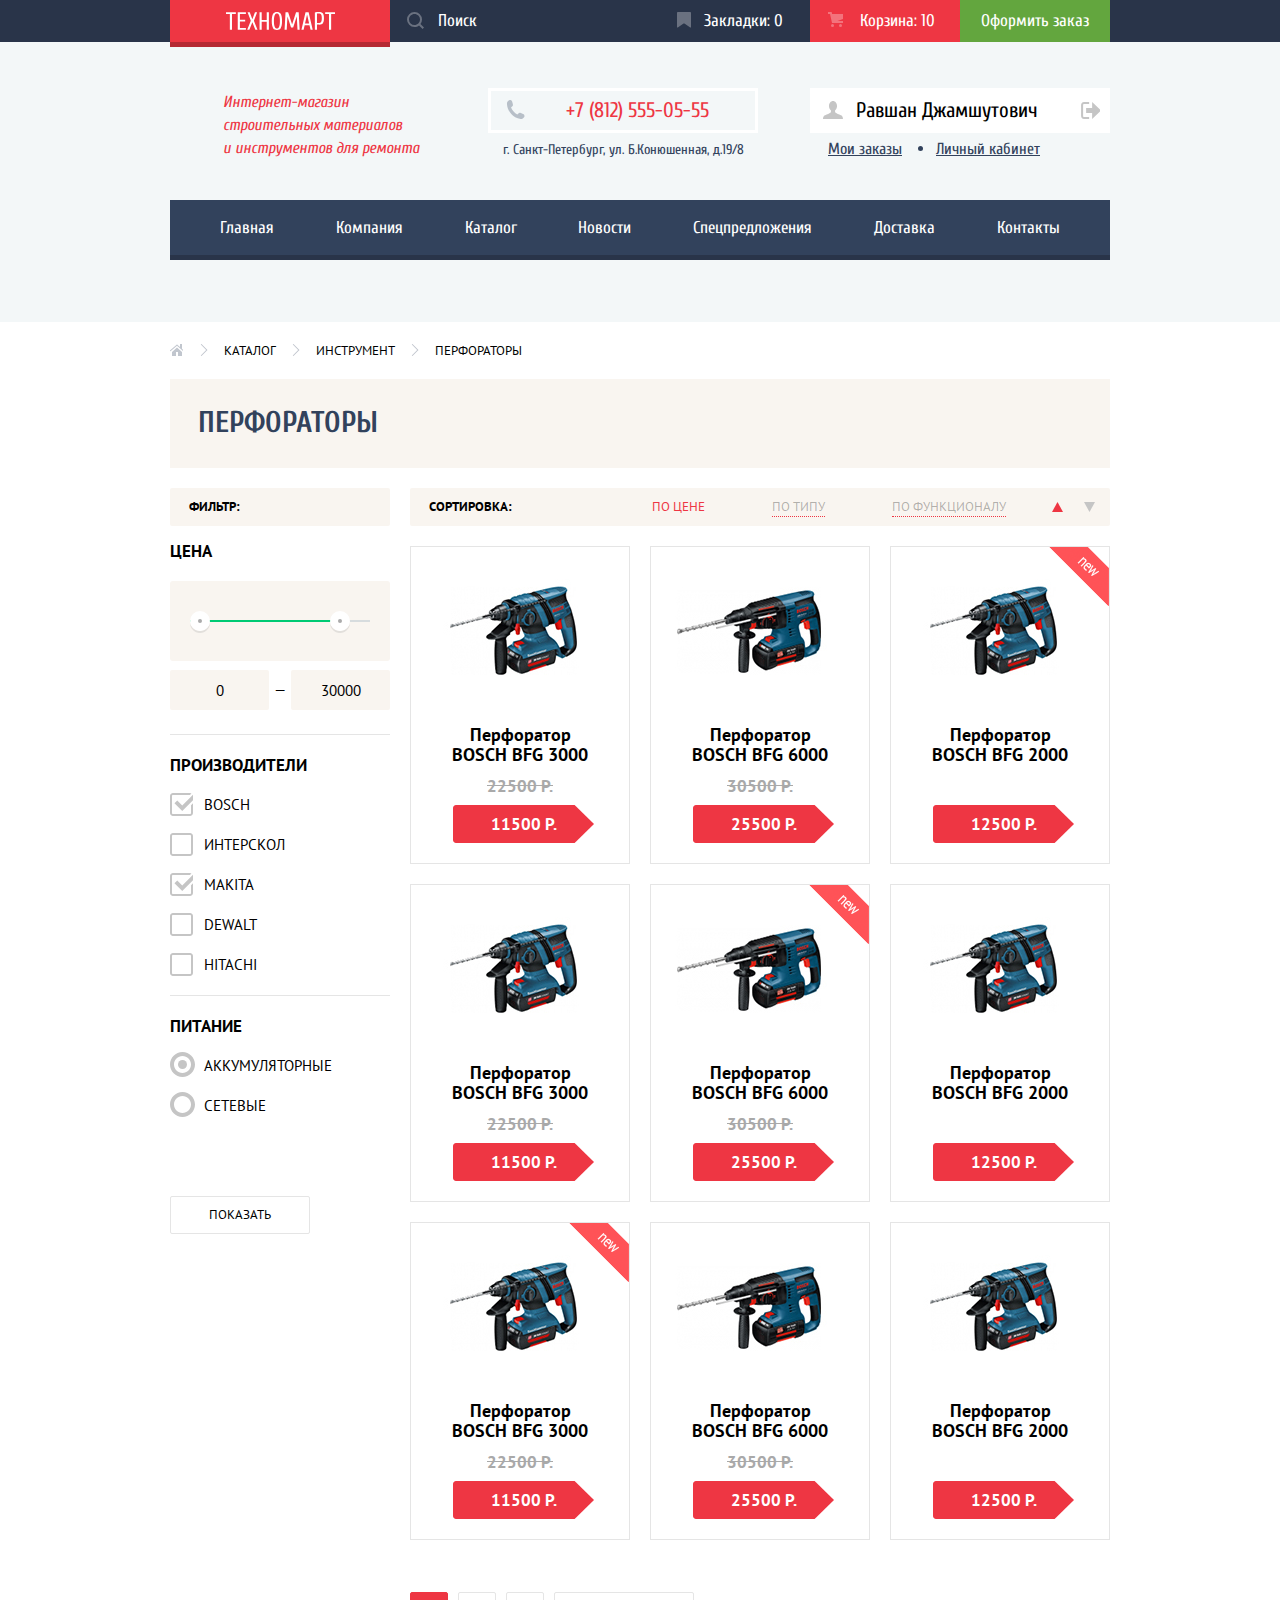
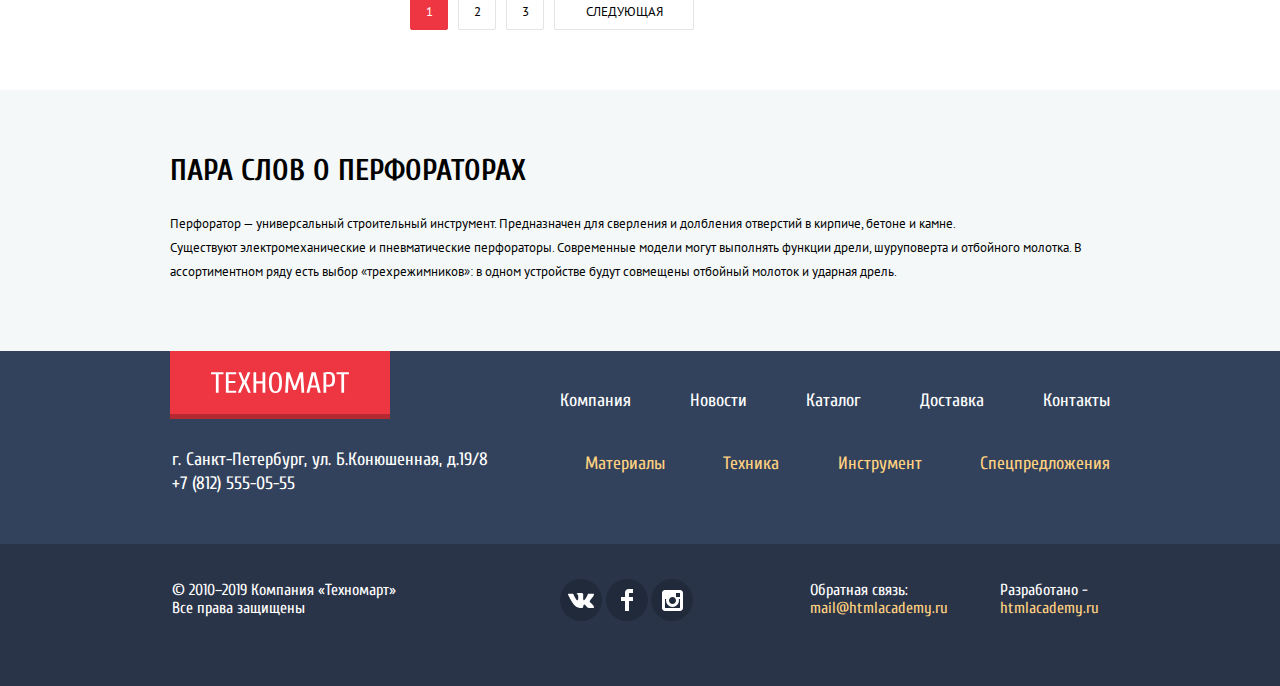
==== catalog.html @ 479f1e55 "Доработки" ====
<!DOCTYPE html>
<html lang="ru">
<head>
    <meta charset="utf-8">
    <title>Перфораторы - Каталог Техномарт</title>
    <link href="https://fonts.googleapis.com/css?family=Cuprum:400,400i,700|PT+Sans&display=swap&subset=cyrillic" rel="stylesheet">
    <link rel="stylesheet" href="css/normalize.css">
    <link rel="stylesheet" href="css/style.css">
</head>
<body>
    <header class="main-header">
        <div class="header-top"> 
            <div class="container">
                <a class="logo" href="index.html">
                   <img src="img/logo-technomart.svg" alt="Логотип компании Техномарт" width="109" height="19">   
                </a>
                <form class="search" action="https://echo.htmlacademy.ru" method="get">
                   <label class="visually-hidden" for="search-form">Форма поиска</label> 
                   <input type="search" name="search" id="search-form" placeholder="Поиск">
                   <button class="visually-hidden" type="submit">Поиск</button>
                </form>
                <ul class="user-purchase">
                   <li><a class="bookmarks" href="#">Закладки: 0</a></li>
                   <li><a class="basket basket-full" href="#">Корзина: 10</a></li>
                   <li><a class="checkout" href="#">Оформить заказ</a></li>
                </ul>
            </div>
        </div>
        <div class="header-middle">
            <div class="container">
                <p class="header-description">Интернет-магазин строительных материалов<br> и инструментов для ремонта</p>
                <div class="header-contacts">
                    <p class="header-phone">+7 (812) 555-05-55</p>
                    <p class="header-address">г. Санкт-Петербург, ул. Б.Конюшенная, д.19/8</p>
                </div>
                <div class="user-navigation-logged">
                    <a class="button-header button-header-user" href="#">Равшан Джамшутович</a>
                    <div class="options">
                        <a href="#">Мои заказы</a>
                        <div class="circle"></div>
                        <a href="#">Личный кабинет</a>
                    </div>
                </div>
            </div>
        </div>
        <nav class="main-navigation">
            <ul class="site-navigation">
                <li><a href="index.html">Главная</a></li>
                <li><a href="#">Компания</a></li>
                <li><a href="catalog.html">Каталог</a></li>
                <li><a href="#">Новости</a></li>
                <li><a href="#">Спецпредложения</a></li>
                <li><a href="#">Доставка</a></li>
                <li><a href="#">Контакты</a></li>
            </ul>
        </nav>
    </header>
    <main>
        <div class="heading-columns">
            <div class="container">
                <div class="page-heading">
                    <h1>Перфораторы</h1>
                </div>
                <ul class="breadcrumbs">
                    <li class="breadcrumbs-main"><a href="index.html"><span class="visually-hidden">Главная</span></a></li>
                    <li><a href="#">Каталог</a></li>
                    <li><a href="#">Инструмент</a></li>
                    <li><a>Перфораторы</a></li>
                </ul>
            </div>
        </div>
        <div class="container">
            <section class="filter">
                <h2 class="filter-header">Фильтр:</h2>
                <form action="https://echo.htmlacademy.ru" method="get">
                    <fieldset class="filter-price">
                        <legend>Цена</legend>
                        <div class="double-range">
                            <div class="double-range-grayline"></div>
                            <div class="double-range-greenline"></div>
                            <div class="double-range-button"></div>
                            <div class="double-range-button double-range-button-right"></div> 
                        </div>
                        <div class="filter-price-value">
                            <label class="visually-hidden" for="price-minimal"  >Минимальная цена</label>
                            <input type="text" name="price-min" id="price-minimal" value="0">
                            <span>—</span>
                            <label class="visually-hidden" for="price-maximal">Максимальная цена</label>
                            <input type="text" name="price-max" id="price-maximal" value="30000">
                        </div>
                    </fieldset>
                    <fieldset>
                        <legend>Производители</legend>
                        <ul class="filter-checkbox">
                            <li class="filter-option">
                                <label>
                                    <input class="visually-hidden" type="checkbox" name="bosch" checked="">
                                    <span class="checkbox-switch"></span>
                                    Bosch
                                </label>
                            </li>
                            <li class="filter-option">
                                <label>
                                    <input class="visually-hidden" type="checkbox" name="interskol">
                                    <span class="checkbox-switch"></span>
                                    Интерскол
                                </label>
                            </li>
                            <li class="filter-option">
                                <label>
                                    <input class="visually-hidden" type="checkbox" name="makita" checked>
                                    <span class="checkbox-switch"></span>
                                    Makita
                                </label>
                            </li>
                            <li class="filter-option">
                                <label><input class="visually-hidden" type="checkbox" name="dewalt">
                                    <span class="checkbox-switch"></span>
                                    DeWalt
                                </label>
                            </li>
                            <li class="filter-option">
                                <label>
                                    <input class="visually-hidden" type="checkbox" name="hitachi">
                                    <span class="checkbox-switch"></span>
                                    Hitachi
                                </label>
                            </li>
                        </ul>
                    </fieldset>
                    <fieldset>
                        <legend>Питание</legend>
                        <ul class="filter-radio">
                            <li class="filter-option">
                                <label>
                                    <input class="visually-hidden" type="radio" name="power-supply" value="accumulator" checked>
                                    <span class="radio-switch"></span>
                                    Аккумуляторные
                                </label>
                            </li>
                            <li class="filter-option">
                                <label><input class="visually-hidden" type="radio" name="power-supply" value="net">
                                <span class="radio-switch"></span>
                                Сетевые
                            </label>
                            </li>
                        </ul>
                    </fieldset>
                    <button class="filter-button" type="submit">Показать</button>
                </form>   
            </section>
            <div class="catalog-columns">
                <section class="sorting">
                    <h2>Сортировка:</h2>
                    <ul class="sorting-type">
                        <li class="sorting-current"><a href="#">По цене</a></li>
                        <li><a href="#">По типу</a></li>
                        <li><a href="#">По функционалу</a></li>
                    </ul>
                    <ul class="sorting-arrows">
                        <li>
                            <a class="sorting-arrows-active" href="#">
                                <span class="visually-hidden">Стрелка вверх</span> 
                                <svg xmlns="http://www.w3.org/2000/svg" width="11" height="10" viewBox="0 0 11 10"><path fill="#c5c5c5" d="M5.5 0L0 10h11z"/></svg>
                            </a>
                        </li>
                        <li>
                            <a href="#">
                                <span class="visually-hidden">Стрелка вниз</span>
                                <svg xmlns="http://www.w3.org/2000/svg" width="11" height="10" viewBox="0 0 11 10"><path fill="#c5c5c5" d="M5.5 10L0 0h11"/></svg>
                            </a>
                        </li>
                    </ul>
                </section>
                <section class="catalog">
                    <h2 class="visually-hidden">Каталог перфораторов</h2>
                    <ul class="catalog-list">    
                        <li>
                            <div class="catalog-image">
                                <img src="img/Perforator_2.jpg" alt="Перфоратор BOSCH BFG 3000" width="218" height="170">
                            </div>
                            <div class="item-active"> <!--Это ховер -->
                                <a href="#" class="buy">Купить</a>
                                <a href="#" class="to-bookmarks">В закладки</a>
                            </div>
                            <h3><a href="#">Перфоратор BOSCH BFG 3000</a></h3>
                            <p class="price-old">22500 Р.</p>
                            <p class="price-red">11500 Р.</p>    
                        </li>
                        <li>
                            <div class="catalog-image">
                                <img src="img/Perforator_3.jpg" alt="Перфоратор BOSCH BFG 6000" width="218" height="170">
                            </div>
                            <div class="item-active"> <!--Это ховер -->
                                <a href="#" class="buy">Купить</a>
                                <a href="#" class="to-bookmarks">В закладки</a>
                            </div>
                            <h3><a href="#">Перфоратор BOSCH BFG 6000</a></h3>
                            <p class="price-old">30500 Р.</p>
                            <p class="price-red">25500 Р.</p>    
                        </li>
                        <li class="catalog-item-new">
                            <div class="catalog-image">
                                <img src="img/Perforator_4.jpg" alt="Перфоратор BOSCH BFG 2000" width="218" height="170">
                            </div>
                            <div class="item-active"> <!--Это ховер -->
                                <a href="#" class="buy">Купить</a>
                                <a href="#" class="to-bookmarks">В закладки</a>
                            </div>
                            <h3><a href="#">Перфоратор BOSCH BFG 2000</a></h3>
                            <p class="price-old-none">Нет</p> 
                            <p class="price-red">12500 Р.</p>    
                        </li>
                        <li>
                            <div class="catalog-image">
                                <img src="img/Perforator_2.jpg" alt="Перфоратор BOSCH BFG 3000" width="218" height="170">
                            </div>
                            <div class="item-active"> <!--Это ховер -->
                                <a href="#" class="buy">Купить</a>
                                <a href="#" class="to-bookmarks">В закладки</a>
                            </div>
                            <h3><a href="#">Перфоратор BOSCH BFG 3000</a></h3>
                            <p class="price-old">22500 Р.</p>
                            <p class="price-red">11500 Р.</p>    
                        </li>
                        <li class="catalog-item-new">
                            <div class="catalog-image">
                                <img src="img/Perforator_3.jpg" alt="Перфоратор BOSCH BFG 6000" width="218" height="170">
                            </div>
                            <div class="item-active"> <!--Это ховер -->
                                <a href="#" class="buy">Купить</a>
                                <a href="#" class="to-bookmarks">В закладки</a>
                            </div>
                            <h3><a href="#">Перфоратор BOSCH BFG 6000</a></h3>
                            <p class="price-old">30500 Р.</p>
                            <p class="price-red">25500 Р.</p>    
                        </li>
                        <li>
                            <div class="catalog-image">
                                <img src="img/Perforator_4.jpg" alt="Перфоратор BOSCH BFG 2000" width="218" height="170">
                            </div>
                            <div class="item-active"> <!--Это ховер -->
                                <a href="#" class="buy">Купить</a>
                                <a href="#" class="to-bookmarks">В закладки</a>
                            </div>
                            <h3><a href="#">Перфоратор BOSCH BFG 2000</a></h3>
                            <p class="price-old-none">Нет</p> 
                            <p class="price-red">12500 Р.</p>    
                        </li>
                        <li class="catalog-item-new">
                            <div class="catalog-image">
                                <img src="img/Perforator_2.jpg" alt="Перфоратор BOSCH BFG 3000" width="218" height="170">
                            </div>
                            <div class="item-active"> <!--Это ховер -->
                                <a href="#" class="buy">Купить</a>
                                <a href="#" class="to-bookmarks">В закладки</a>
                            </div>
                            <h3><a href="#">Перфоратор BOSCH BFG 3000</a></h3>
                            <p class="price-old">22500 Р.</p>
                            <p class="price-red">11500 Р.</p>    
                        </li>
                        <li>
                            <div class="catalog-image">
                                <img src="img/Perforator_3.jpg" alt="Перфоратор BOSCH BFG 6000" width="218" height="170">
                            </div>
                            <div class="item-active"> <!--Это ховер -->
                                <a href="#" class="buy">Купить</a>
                                <a href="#" class="to-bookmarks">В закладки</a>
                            </div>
                            <h3><a href="#">Перфоратор BOSCH BFG 6000</a></h3>
                            <p class="price-old">30500 Р.</p>
                            <p class="price-red">25500 Р.</p>    
                        </li>
                        <li>
                            <div class="catalog-image">
                                <img src="img/Perforator_4.jpg" alt="Перфоратор BOSCH BFG 2000" width="218" height="170">
                            </div>
                            <div class="item-active"> <!--Это ховер -->
                                <a href="#" class="buy">Купить</a>
                                <a href="#" class="to-bookmarks">В закладки</a>
                            </div>
                            <h3><a href="#">Перфоратор BOSCH BFG 2000</a></h3>
                            <p class="price-old-none">Нет</p> 
                            <p class="price-red">12500 Р.</p>    
                        </li>
                    </ul>
                    <ul class="pagination">
                        <li class="pagination-current"><a href="#">1</a></li>
                        <li><a href="#">2</a></li>
                        <li><a href="#">3</a></li>
                        <li class="pagination-next"><a href="#">Следующая</a></li>
                    </ul>   
                </section>
            </div>
        </div>
        <section class="article">
            <div class="center-wrap">
                <h2>Пара слов о перфораторах</h2>
                <p>Перфоратор — универсальный строительный инструмент. Предназначен для сверления и долбления отверстий в кирпиче, бетоне и камне. <br>
                Существуют электромеханические и пневматические перфораторы. Современные модели могут выполнять функции дрели, шуруповерта и отбойного молотка. В ассортиментном ряду есть выбор «трехрежимников»: в одном устройстве будут совмещены отбойный молоток и ударная дрель.</p>
            </div>
        </section>
    </main>
    <footer class="footer-general">
        <section class="footer-top">
            <div class="container">
                <div class="footer-top-left">
                    <a class="logo logo-footer" href="index.html">
                        <img src="img/logo-technomart.svg" alt="Логотип компании Техномарт" width="138" height="23">   
                    </a>
                    <p>г. Санкт-Петербург, ул. Б.Конюшенная, д.19/8</p>
                    <p>+7 (812) 555-05-55</p>
                </div>
                <div class="footer-top-right">
                    <ul class="footer-list-1">
                        <li><a href="#">Компания</a></li>
                        <li><a href="#">Новости</a></li>
                        <li><a href="catalog.html">Каталог</a></li>
                        <li><a href="#">Доставка</a></li>
                        <li><a href="#">Контакты</a></li>
                    </ul>
                    <ul class="footer-list-2">
                        <li><a href="#">Материалы</a></li>
                        <li><a href="#">Техника</a></li>
                        <li><a href="#">Инструмент</a></li>
                        <li><a href="#">Спецпредложения</a></li>
                    </ul>
                </div>
            </div>
        </section>
        <section class="footer-bottom">
            <div class="container">
                <div class="copyright">
                    <p>© 2010–2019 Компания «Техномарт» <br>
                        Все права защищены
                    </p>
                </div>
                <div class="social">
                    <ul>
                        <li><a class="vk" href="#"><span class="visually-hidden">Вконтакте</span></a></li>
                        <li><a class="facebook" href="#"><span class="visually-hidden">Фейсбук</span></a></li>
                        <li><a class="instagram" href="#"><span class="visually-hidden">Инстаграм</span></a></li>
                    </ul>   
                </div>
                <div class="write-us">
                    <p>Обратная связь: <br>    
                       <a href="#">mail@htmlacademy.ru</a>
                    </p>
                </div>
                <div class="developer">
                    <p>Разработано - <br>
                       <a href="https://htmlacademy.ru/intensive/htmlcss">htmlacademy.ru</a>
                    </p>
                </div>
            </div>
        </section>
    </footer>
    <section class="modal modal-cart-adding">
        <h2 class="visually-hidden">Добавление товара</h2>
        <div class="modal-columns-cart modal-wrap">
            <img src="img/form-1.png" alt="Товар добавлен" width="66" height="66">
            <p>Товар добавлен в корзину!</p>
        </div>
        <div class="modal-buttonspace">
            <div class="modal-columns modal-wrap">
                <a class="red-button" href="#">Оформить заказ</a>
                <a class="red-button white-button" href="#">Продолжить покупки</a>
            </div>
        </div>
        <button class="modal-close" type="button"><span class="visually-hidden">Закрыть</span></button>  
    </section>
</body>
</html>
---- css/style.css ----
body {
  margin: 0;
  padding: 0;
  font-family: "Cuprum", Arial, sans-serif;
  font-weight: 400;
  font-size: 13px;
  line-height: 24px;
  color: #000000;
  background-color: #ffffff;
}

a {
  text-decoration: none;
}

img {
  max-width: 100%;
  height: auto;
}

/*---Сеточные стили---*/

.container {
  display: -webkit-box;
  display: -ms-flexbox;
  display: flex;
  width: 940px;
  margin: 0 auto;
  padding: 0 10px;
}

.center-wrap {
  width: 940px;
  margin: 0 auto;
}

.center-wrap ul {
  padding: 0;
  margin: 0;
}

/*-----Оформление хедера-----*/

header ul {
  list-style: none;
}

.user-purchase a,
.site-navigation a {
  color: #ffffff;
}

.main-header {
  background-color: #f3f7f8;
  min-height: 322px;
}

/*---Верхняя плашка---*/

.header-top {
  min-height: 42px;
  margin-bottom: 46px; 

  font-size: 17px;
  line-height: 18px;
  color: #ffffff;
  background-color: #293449;
}

.logo {
  display: -webkit-box;
  display: -ms-flexbox;
  display: flex;
  -webkit-box-pack: center;
      -ms-flex-pack: center;
          justify-content: center;
  -webkit-box-align: center;
      -ms-flex-align: center;
          align-items: center;
  -webkit-box-sizing: border-box;
          box-sizing: border-box;
  width: 220px;
  height: 42px;

  background-color: #ee3643;
  -webkit-box-shadow: 0 5px #b52933;
          box-shadow: 0 5px #b52933;

}

.logo:hover,
.logo:focus {
  background-color: #ca2c37;
  -webkit-box-shadow: 0 5px #9a212a;
          box-shadow: 0 5px #9a212a;
}

.logo:active {
  background-color: #ba2732;
  -webkit-box-shadow: 0 5px #8e1e26;
          box-shadow: 0 5px #8e1e26;
}

.logo-footer {
  height: 63px;
  margin-bottom: 34px;
}

.search {
  position: relative;

  display: -webkit-box;

  display: -ms-flexbox;

  display: flex;
  width: 270px;
}

.search input {
  padding-left: 48px;
  background-color: inherit;
  color: inherit;
  border: none;
  
  -webkit-box-flex: 1;
  
      -ms-flex-positive: 1;
  
          flex-grow: 1;
}

.search::before {
  content: "";
  
  position: absolute;
  top: 12px;
  left: 17px;

  width: 17px;
  height: 17px;
  
  background-image: url("../img/icon-search.svg");
  opacity: 0.3;
}

.search input:hover {
  background-color: #212a3a; 
}

.search:hover::before {
  opacity: 1;
} 

.search input:focus {
  background-color: #ffffff;
  color: #000000;
}

.search:focus-within::before {
  background-image: url("../img/icon-search-active.svg");
  opacity: 1;
}

.search input::-webkit-input-placeholder {
  color: #ffffff;
} 
.search input::-moz-placeholder {
  color: #ffffff;
}    

.user-purchase {
  display: -webkit-box;
  display: -ms-flexbox;
  display: flex;
  -ms-flex-wrap: wrap;
      flex-wrap: wrap;
  margin: 0;
  margin-left: auto;
  padding: 0;
  width: 450px;
}

.user-purchase a {
  position: relative;

  -webkit-box-sizing: border-box;

          box-sizing: border-box;
  width: 150px;
  padding-top: 12px;
  padding-bottom: 12px;
  display: block;
}

.user-purchase a:hover,
.user-purchase a:focus {
  background-color: #212a3a; 
}

.user-purchase a:active {
  background-color: #161d29;
  color: rgba(255, 255, 255, 0.6); 
}

.bookmarks {
  padding-left: 44px;
}

.bookmarks::before {
  content: "";
  
  position: absolute;
  top: 12px;
  left: 17px;

  width: 14px;
  height: 16px;
  
  background-image: url("../img/icon-bookmark.svg");
  opacity: 0.3;
}

.basket {
  padding-left: 50px;
}

.basket::before {
  content: "";
  
  position: absolute;
  top: 12px;
  left: 18px;

  width: 15px;
  height: 15px;
  
  background-image: url("../img/icon-cart.svg");
  opacity: 0.3;
}

.bookmarks:hover::before,
.bookmarks:focus::before,
.basket:hover::before,
.basket:focus::before {
  opacity: 1;
} 

.bookmarks:active::before,
.basket:active::before {
  opacity: 0.5;
}

.checkout {
  background-color: #63a63e;
  text-align: center;
}

.user-purchase .checkout:hover, 
.user-purchase .checkout:focus {
  background-color: #5fbb2d;
}

.user-purchase .checkout:active {
  background-color: #518534;
  color: rgba(255, 255, 255, 0.5);
}

.basket-full {
  background-color: #ee3643;
}

.user-purchase .basket-full:hover,
.user-purchase .basket-full:focus {
  background-color: #ca2c37;
}

.user-purchase .basket-full:active {
  background-color: #ba2732;
}

/*---Средняя плашка - ГЛАВНАЯ ---*/

.header-description {
  width: 200px;
  margin-top: 0;
  margin-right: 65px;
  margin-bottom: 0;
  margin-left: 50px;
  padding-top: 3px;
  padding-left: 3px;

  font-size: 16px;
  font-style: italic;
  line-height: 23px;
  color: #ee3643;
}

.header-contacts p {
  margin: 0;
}

.header-phone {
  position: relative;

  -webkit-box-sizing: border-box;

          box-sizing: border-box;
  width: 270px;
  min-height: 45px;
  padding-top: 9px;
  padding-left: 75px;

  font-size: 21px;
  line-height: 21px;
  color: #ee3643;

  border: 3px solid #ffffff;
}

.header-phone::before {
  content: "";
  
  position: absolute;
  top: 9px;
  left: 15px;

  width: 19px;
  height: 19px;
  
  background-image: url("../img/icon-phone.svg");
}

.header-address {
  padding-top: 5px;

  font-size: 14px;
  line-height: 24px;
  color: #32425c;
  text-align: center;
}

.user-navigation,
.user-navigation-logged {
  margin-left: auto;
  width: 300px;
}

.user-navigation {
  display: -webkit-box;
  display: -ms-flexbox;
  display: flex;
  -ms-flex-wrap: wrap;
      flex-wrap: wrap
}

/*---Средняя плашка - КАТАЛОГ ---*/

.user-navigation-logged a:not(.button-header) {
  font-size: 16px;
  line-height: 18px;
  color: #32425c;
  text-decoration: underline;  
}

.user-navigation-logged a:hover,
.user-navigation-logged a:focus {
  color: #ee3643;
}

.user-navigation-logged a:active {
  opacity: 0.3;
}  

.options {
  padding-top: 5px;
  padding-left: 18px;
}

.circle {
  display: inline-block;

  width: 5px;
  height: 5px;
  margin-left: 13px;
  margin-right: 10px;
  margin-bottom: 3px;
  background-color: #32425c;
  border-radius: 50%;
}

/*---Нижняя плашка---*/

.site-navigation {
  display: -webkit-box;
  display: -ms-flexbox;
  display: flex;
  -webkit-box-sizing: border-box;
          box-sizing: border-box;
  width: 940px;
  min-height: 55px;
  margin: 38px auto 58px;
  padding: 0 20px;
  -webkit-box-pack: justify;
      -ms-flex-pack: justify;
          justify-content: space-between;

  font-size: 17px;
  line-height: 17px;
  color: #ffffff;
  background-color: #32425c;
  -webkit-box-shadow: 0 5px #293449;
          box-shadow: 0 5px #293449;
}

.site-navigation a {
  display: block;
  -webkit-box-sizing: border-box;
          box-sizing: border-box;
  padding: 19px 30px;
  text-align: center;
}

.site-navigation a:hover,
.site-navigation a:focus {
  background-color: #212a3a; 
}
.site-navigation a:active {
  background-color: #161d29;
  color: rgba(255, 255, 255, 0.6); 
}

/*------КНОПКИ НАВИГАЦИИ ПОЛЬЗОВАТЕЛЯ------*/

.button-header {
  position: relative;
  -webkit-box-sizing: border-box;
          box-sizing: border-box;
  padding-top: 12px;
  height: 45px;
  font-size: 21px;
  line-height: 21px;
  color: inherit;
  text-align: left;
  vertical-align: middle;
  background-color: #ffffff;
  border: none;
}

.button-header:hover,
.button-header:focus {
  color: #ee3643;
}

.button-header:active {
  color: rgba(0, 0, 0, 0.3);
}

.button-header-login {
  margin-left: 19px;
  width: 121px;
  padding-left: 47px;
}

.button-header-login::before {
  content: "";
  
  position: absolute;
  top: 14px;
  left: 14px;

  width: 20px;
  height: 17px;
  
  background-image: url("../img/icon-login.svg");
}

.button-header-login:hover::before,
.button-header-login:focus::before {
  background-image: url("../img/icon-login-hover.svg");
}

.button-header-login:active::before {
  background-image: url("../img/icon-login.svg");
} 

.button-header-registration {
  margin-left: auto;
  width: 150px;
  text-align: center;
}

.button-header-user {
  display: block;
  width: 100%;
  padding-left: 46px;
}

.button-header-user:hover,
.button-header-user:focus {
  color: #000000;
}

.button-header-user::before {
  content: "";
  
  position: absolute;
  top: 13px;
  left: 13px;

  width: 20px;
  height: 18px;
  
  background-image: url("../img/icon-user.svg");
}

.button-header-user:hover::before,
.button-header-user:focus::before {
  background-image: url("../img/icon-user-hover.svg");
}

.button-header-user:active::before {
  background-image: url("../img/icon-user.svg");
}

.button-header-user::after {
  content: "";
  
  position: absolute;
  top: 14px;
  right: 10px;

  width: 20px;
  height: 17px;
  
  background-image: url("../img/icon-logout.svg");
}

.button-header-user:hover::after,
.button-header-user:focus::after {
  background-image: url("../img/icon-logout-hover.svg");
}

.button-header-user:active::after {
  background-image: url("../img/icon-logout.svg");
}

/*-----------ГЛАВНАЯ СТРАНИЦА-----------*/

/*----------Оформление main-----------*/

/*---Сетка промо-блока---*/

.promo-section .container {
  margin-top: 56px;
  margin-bottom: 53px;
  -ms-flex-wrap: wrap;
      flex-wrap: wrap;
}

.promo-column-1 {
  display: -webkit-box;
  display: -ms-flexbox;
  display: flex;
  width: 940px;
  -webkit-box-pack: justify;
      -ms-flex-pack: justify;
          justify-content: space-between;
}

.promo-column-2 {
  margin-right: 20px;
  margin-top: 20px;
}

.promo-column-3 .promo-item {
  margin-top: 20px;
}

/*---Промо-блоки---*/

.promo-item {
  -webkit-box-sizing: border-box;
          box-sizing: border-box;
  width: 300px;
  height: 123px;
  padding-left: 23px;
  color: #ffffff;
  overflow: hidden;
}

.promo-item h2 {
  margin-top: 23px;
  margin-bottom: 10px;
  font-size: 24px;
  line-height: 30px;
}

.promo-item a {
  display: block;
  -webkit-box-sizing: border-box;
          box-sizing: border-box;

  width: 135px;
  min-height: 38px;

  font-size: 14px;
  line-height: 18px;
  text-transform: uppercase;
  color: #ffffff;
  text-align: center;
  padding-top: 10px;

  background-color: rgba(0, 0, 0, 0.1);
  border-radius: 2px;
}

.promo-item a:hover,
.promo-item a:focus {
  background-color: rgba(0, 0, 0, 0.2);
}

.promo-item a:active {
  background-color: rgba(0, 0, 0, 0.3);
}

.promo-1 {
  background-color:#ffbf47;
  background-image: 
  url("../img/new-flag.png"),
  url("../img/icon-1.svg"); 
  background-position: 
  top right,
  213px 50%;
  background-repeat: no-repeat;  
}

.promo-2 {
  background: #3bbce3 url("../img/icon-2.svg") 196px 50% no-repeat;  
}

.promo-3 {
  background: #dc91d8 url("../img/icon-3.svg") 191px 50% no-repeat;  
}

.promo-4 {
  background: #8ed78f url("../img/icon-4.svg") 196px 50% no-repeat;
}

.promo-5 {
  background: #ffc047 url("../img/icon-5.svg") 191px 50% no-repeat; 
}

/*---Слайды---*/

.slider {
  position: relative;
  width: 620px;
  height: 266px;
}

.slide {
  -webkit-box-sizing: border-box;
          box-sizing: border-box;
  width: inherit;
  height: inherit;
  padding-top: 24px;
  padding-left: 24px;
  background-size: cover;
  color: #ffffff;
}

.slide-1 {
  background: #9d9792 url("../img/slider1.jpg") top center no-repeat;
  opacity: 0;
  position: absolute;
  width: inherit;
  z-index: 0;
}

.slide-2 {
  background: #9d9792 url("../img/slider2.jpg") top center no-repeat;
  opacity: 0;
  position: absolute;
  width: inherit;
  z-index: 0;
} 

.slider h2 {
  margin: 0;
  font-size: 36px;
  line-height: 36px;
  text-transform: uppercase;
}

.slider p {
  font-size: 18px;
  line-height: 24px;
  min-height: 96px;
  margin-top: 0;
  margin-bottom: 50px; 
}

.slider a {
  display: block;
  -webkit-box-sizing: border-box;
          box-sizing: border-box;
  padding-top: 10px;

  width: 195px;
  height: 38px;
  color: #ffffff;
  font-size: 14px;
  line-height: 18px;
  text-transform: uppercase;
  text-align: center;
  
  background-color: #ee3643;
  border-radius: 2px;
}

.slider a:hover,
.slider a:focus {
  background-color: #ca2c37; 
}

.slider a:active {
  background-color: #ba2732; 
}

/*---Работа слайдера---*/

.slider input {
  display: none;
} 

.slider .controls {
  position: absolute;
  left: 50%;
  bottom: 30px;
  margin-left: -16px;
  min-width: 36px;
  min-height: 12px;
  z-index: 2;
}

.slider label {
  position: relative;
  cursor: pointer;
  display: inline-block;
  -webkit-box-sizing: border-box;
          box-sizing: border-box;
  height: 12px;
  width: 12px;
  padding: 0;
  margin-right: 9px;
  border-radius: 50%;
  background-color: #ffffff;
}

#slide1:checked ~ .controls label:nth-of-type(1),
#slide2:checked ~ .controls label:nth-of-type(2) {
  background-color: #ee3643;
  border: 2px solid #ffffff;
}

.slider label:hover,
.slider label:focus {
  background-color: lightgray;
  border: 2px solid #ffffff;
}

#slide1:checked ~ .slide-1,
#slide2:checked ~ .slide-2 {
  opacity: 1;
  z-index: 1;
}


/*---Популярные товары и брэнды общее---*/

.catalog ul,
.brands ul {
  list-style: none;
}

.items-title,
.brands-title {
  min-height: 89px; 
  background-color: #f9f5f0;
  width: 940px;
  margin: 0 auto 21px;
}

.items-title .container,
.brands-title .container {
  width: auto;
  min-height: 89px;
  height: inherit;
  padding-right: 24px;
  padding-left: 30px;
  -webkit-box-pack: justify;
      -ms-flex-pack: justify;
          justify-content: space-between;
  -webkit-box-align: center;
      -ms-flex-align: center;
          align-items: center;
}

.items-title h2,
.brands-title h2 {
  font-size: 30px;
  line-height: 30px;
  text-transform: uppercase;
  color: #32425c;
}

.items-title a,
.brands-title a {
  -webkit-box-sizing: border-box;
          box-sizing: border-box;
  padding-top: 10px;

  width: 253px;
  height: 38px;
  color: #ffffff;
  font-size: 14px;
  line-height: 18px;
  text-transform: uppercase;
  text-align: center;
  
  background-color: #ee3643;
  border-radius: 2px;
}

.items-title a:hover,
.brands-title a:hover,
.items-title a:focus,
.brands-title a:focus {
  background-color: #ca2c37; 
}

.items-title a:active,
.brands-title a:active {
  background-color: #ba2732; 
}

/*--Карточки товаров--*/

.catalog-list {
  display: -webkit-box;
  display: -ms-flexbox;
  display: flex;
  -webkit-box-pack: justify;
      -ms-flex-pack: justify;
          justify-content: space-between;
  -ms-flex-wrap: wrap;
      flex-wrap: wrap;
  margin: 0 0 32px 0;
  padding: 0;

  font-family: "PT Sans", Arial, sans-serif;
  font-size: 17px;
  line-height: 18px;
  font-weight: bold;
}

.catalog-list li {
  -webkit-box-sizing: border-box;
          box-sizing: border-box;
  width: 220px;
  min-height: 318px;
  border: 1px solid #e5e5e5;
  margin-bottom: 20px;
}

.catalog-image {
  display: block;
  width: 218px;
  height: 170px;
}

.catalog h3 {
  font-size: 18px;
  line-height: 20px;
  text-align: center;
  width: 160px;
  margin: 8px auto 12px;
  padding: 0;
} 

.catalog h3 a {
  color: inherit;
}

.catalog p {
  text-align: center;
}

.item-active {
  display: none;
  
  margin-top: 43px;
  width: 218px;
  height: 127px;
}

.item-active .buy,
.item-active .to-bookmarks {
  display: block;
  -webkit-box-sizing: border-box;
          box-sizing: border-box;

  width: 135px;
  height: 38px;
  margin: 7px auto;
  padding-top: 7px;

  font-size: 14px;
  line-height: 18px;
  text-transform: uppercase;
  text-align: center;

  border: 3px solid;
  border-radius: 2px;
}

.item-active .buy {
  position: relative;
  padding-left: 49px;

  text-align: left;
  color: #ffffff;
  background-color: #63a63e;
  border-color: #63a63e;
  border-bottom-color: #367315;
}

.item-active .buy:hover,
.item-active .buy:focus {
  background-color: #5fbb2d;
  border-color: #5fbb2d;
  border-bottom-color: #367315;
}

.item-active .buy:active {
  background-color: #518534;
  border-color: #518534;
}

.item-active .buy::before {
  content: "";
  
  position: absolute;
  top: 8px;
  left: 12px;

  width: 15px;
  height: 15px;
  
  background-image: url("../img/icon-cart.svg");
  opacity: 0.3;
}

.item-active .buy:hover::before,
.item-active .buy:focus::before,
.item-active .buy:active::before {
  opacity: 1;
}

.item-active .to-bookmarks {
  color: #32425c;
  border-color: #63a63e;
}

.item-active .to-bookmarks:hover,
.item-active .to-bookmarks:focus {
  border-color: #32425c;
}

.item-active .to-bookmarks:active {
  opacity: 0.3;
  border-color: #c1c6ce;
}

.catalog-list li:hover .catalog-image {
  display: none;
}

.catalog-list li:hover .item-active {
  display: block;
}

.catalog-list li:hover {
  -webkit-box-shadow: 0 10px 25px 0 rgba(41, 52, 73, 0.5);
          box-shadow: 0 10px 25px 0 rgba(41, 52, 73, 0.5);
}

.price-old, 
.price-old-none,
.price-red {
  margin: 0 auto 10px;
}

.price-old {
  color: #a9a9a9;
  text-decoration: line-through;
}

.price-old-none {
  color: #ffffff;
}

.price-red {
  -webkit-box-sizing: border-box;
          box-sizing: border-box;
  margin-left: 42px;
  padding-top: 10px;
  width: 141px;
  height: 38px;
  color: #ffffff;
  
  background-image: url("../img/red-button.svg");
  background-repeat: no-repeat;
}

.catalog-item-new {
  position: relative;
}

.catalog-item-new:after {
  content: "";
  
  position: absolute;
  top: 0px;
  right: 0;

  width: 60px;
  height: 59px;
  
  background-image: url("../img/new-flag.png");
}

/*----Сетка карточек брэндов----*/

.brands {
  margin-bottom: 85px;
}

.brand-cards {
  display: -webkit-box;
  display: -ms-flexbox;
  display: flex;
  -webkit-box-pack: justify;
      -ms-flex-pack: justify;
          justify-content: space-between;
  -ms-flex-wrap: wrap;
      flex-wrap: wrap;
}

.brand-cards li:nth-child(n+5)  {
  margin-top: 20px;
}

/*--Карточки брэндов-*/

.brand-cards a {
  display: -webkit-box;
  display: -ms-flexbox;
  display: flex;
  -webkit-box-pack: center;
      -ms-flex-pack: center;
          justify-content: center;
  -webkit-box-align: center;
      -ms-flex-align: center;
          align-items: center;
  -webkit-box-sizing: border-box;
          box-sizing: border-box;
  width: 220px;
  min-height: 145px;
  border: 1px solid #e5e5e5;
}

.brand-cards a:hover,
.brand-cards a:focus {
  -webkit-box-shadow: 0 10px 25px 0 rgba(41, 52, 73, 0.5);
          box-shadow: 0 10px 25px 0 rgba(41, 52, 73, 0.5);
}

.brand-cards a:active {
  -webkit-box-shadow: 0 4px 10px 0 rgba(41, 52, 73, 0.5);
          box-shadow: 0 4px 10px 0 rgba(41, 52, 73, 0.5);
  opacity: 0.3; 
}

/*---Сервисы---*/

.services {
  background-color: #f4f8f9;
  margin: 0 auto 50px;
  padding-top: 38px;
}

.services .container {
  padding: 0;
}

.services ul {
  list-style: none;
  margin: 0;
}

.services h2 {
  font-size: 30px;
  line-height: 30px;
  text-transform: uppercase;
}

.services h3 {
  margin: 0 0 27px;
  font-size: 36px;
  line-height: 36px;
  color: #32425c;
  text-transform: uppercase;
}

.services p {
  font-family: "PT Sans", Arial, sans-serif;
  margin-bottom: 23px;
}

.service-info p {
  max-width: 380px;
  margin-bottom: 22px;
}

.service-aside {
  position: relative;
  padding: 48px 0;

  font-size: 21px;
  line-height: 30px;
  font-weight: bold;
  color: #ffffff;
  
}

.service-aside::after {
  content: "";

  position: absolute;
  width: 10px;
  height: 279px;

  top: 3px;
  right: 0;

  background-image: url("../img/service-shadow.png");
}

.services input {
  display: none;
}
 
.service-aside label {
  display: block;
  -webkit-box-sizing: border-box;
          box-sizing: border-box;
  padding-top: 15px;
  padding-left: 23px;
  margin-bottom: 2px;
  width: 240px;
  height: 60px;
  background-color: #32425c; 
  -webkit-box-shadow:
  0 -1px #405069,
  0 1px #293449; 
          box-shadow:
  0 -1px #405069,
  0 1px #293449;
}

.service-aside label:hover {
  background-color: #293449;
  color: inherit;
  -webkit-box-shadow:
  0 -1px #405069,
  0 1px #293449;
          box-shadow:
  0 -1px #405069,
  0 1px #293449;
}  

#delivery-slide:checked ~ .service-aside li:nth-of-type(1) label,
#guarantee-slide:checked ~ .service-aside li:nth-of-type(2) label,
#credit-slide:checked ~ .service-aside li:nth-of-type(3) label {
  background-color: #ffffff;
  color: #32425c;
  -webkit-box-shadow: 
  0 -1px #ffffff,
  0 1px #ffffff;
          box-shadow: 
  0 -1px #ffffff,
  0 1px #ffffff;
}

.service-info {
  position: relative;
  -webkit-box-sizing: border-box;
          box-sizing: border-box;
  width: 700px;
  padding-top: 46px;
  padding-left: 80px;
}

.service-info li {
  width: 620px;
  min-height: 290px;
  position: absolute;
  opacity: 0;
  z-index: 0;
}

.delivery {
  background: url("../img/delivery.png") right bottom no-repeat;
}

.guarantee {
  background: url("../img/guarantee.png") right bottom no-repeat;
}

.credit {
  background: url("../img/credit.png") right bottom no-repeat;
}

#delivery-slide:checked ~ .service-info .delivery,
#guarantee-slide:checked ~ .service-info .guarantee,
#credit-slide:checked ~ .service-info .credit {
  opacity: 1;
  z-index: 1;
}

.credit .red-button {
  width: 195px;
}

/*---О компании и контакты---*/

.extra-info {
  margin-bottom: 86px;
}

.company {
  width: 540px;
}

.contacts {
  width: 300px;
  margin-left: auto;

}

.company ul {
  list-style: none;
  font-size: 18px;
  line-height: 20px;
  margin: -4px 0 36px;
  padding: 0;
}

.company li {
  position: relative;
  padding-left: 35px;
  margin-bottom: 20px;
}

.company li:before {
  content: "";
  
  position: absolute;
  top: 9px;
  left: 0;

  width: 25px;
  height: 2px;
  
  background-image: url("../img/list-item.png");
}

.company h2,
.contacts h2 {
  font-size: 30px;
  line-height: 30px;
  text-transform: uppercase;
}

.company p,
.contacts p {
  font-family: "PT Sans", Arial, sans-serif;
  margin-bottom: 25px;
}

.map-small {
  display: block;
  margin-bottom: 33px;
  padding: 0;
}

.map-small img {
  padding-top: 6px;
}

.red-button {
  display: block;
  -webkit-box-sizing: border-box;
          box-sizing: border-box;
  padding-top: 10px;

  width: 220px;
  height: 38px;
  color: #ffffff;
  font-size: 14px;
  line-height: 18px;
  text-transform: uppercase;
  text-align: center;
  
  background-color: #ee3643;
  border-radius: 2px;
}

.contacts .red-button {
  width: 100%;
}

.red-button:hover,
.red-button:focus {
  background-color: #ca2c37; 
}

.red-button:active {
  background-color: #ba2732; 
}

/*-------------КАТАЛОГ---------------*/

.heading-columns {
  margin-bottom: 20px;
}

.heading-columns .container {
  -webkit-box-orient: vertical;
  -webkit-box-direction: normal;
      -ms-flex-direction: column;
          flex-direction: column;
}

.page-heading {
  min-height: 89px; 
  background-color: #f9f5f0;
}

.page-heading h1 {
  font-size: 30px;
  line-height: 30px;
  margin-top: 29px;
  margin-left: 28px;
  text-transform: uppercase;
  color: #32425c;
}

.breadcrumbs {
  list-style: none;
  display: -webkit-box;
  display: -ms-flexbox;
  display: flex;
  -webkit-box-align: center;
      -ms-flex-align: center;
          align-items: center;
  -webkit-box-ordinal-group: 0;
      -ms-flex-order: -1;
          order: -1;
  
  min-height: 57px;
  margin: 0;
  padding: 0;
}

.breadcrumbs li {
  position: relative;
}

.breadcrumbs li:not(:first-child)::before {
  content: "";
  
  position: absolute;
  top: 5px;
  left: -24px;

  width: 8px;
  height: 12px;
  
  background-image: url("../img/icon-right-small.svg");
}

.breadcrumbs a {
  font-family: "PT Sans", Arial, sans-serif;
  font-size: 13px;
  line-height: 18px;
  text-transform: uppercase;
  color: #000000;
  padding-right: 40px;
}

.breadcrumbs-main a {
  padding-right: 54px;
}

.breadcrumbs-main a::before {
  content: "";
  
  position: absolute;
  top: 5px;
  left: -1px;

  width: 14px;
  height: 12px;
  
  background-image: url("../img/icon-home.svg");
}

.breadcrumbs li:not(:last-child) a:hover {
  text-decoration: underline;
}

/*---Сетки каталога основные---*/

.filter,
.catalog-columns {
}

.filter {
  width: 220px;
}

.catalog-columns {
  width: 700px;
  margin-left: auto;
}

.sorting {
  display: -webkit-box;
  display: -ms-flexbox;
  display: flex;
  min-height: 38px;
  background-color: #f9f5f0;
  border-radius: 2px;
  margin-bottom: 20px;
}

/*---Формы каталога---*/

.filter,
.sorting {
  font-family: "PT Sans", Arial, sans-serif;
  font-size: 15px;
  line-height: 20px;
  text-transform: uppercase;
}

.filter ul,
.sorting ul {
  list-style: none;
}

.filter h2,
.sorting h2 {
  -webkit-box-sizing: border-box;
          box-sizing: border-box;
  font-size: 13px;
  line-height: 18px;
  margin: 0;
  padding-top: 10px;
  padding-left: 19px;
}

.filter-header {
  min-height: 38px;
  background-color: #f9f5f0;
  border-radius: 2px;
}

/*-----Фильтры-----*/

.filter fieldset {
  border: none;
  padding: 0;
  margin: 0 0 5px;
}

.filter ul {
  margin: 0;
  padding: 0;
}


.filter fieldset:not(:last-of-type) {
  border-bottom: 1px solid #e5e5e5;
}

.filter legend {
  font-size: 17px;
  line-height: 30px;
  font-weight: bold;
  padding-top: 10px;
  margin-bottom: 15px;
}

.filter-button {
  margin-top: 55px;
  width: 140px;
  height: 38px;
  font-size: 13px;
  line-height: 18px;
  color: inherit;
  text-transform: uppercase;
  text-align: center;
  vertical-align: middle;
  background-color: #ffffff;
  border: 1px solid #e5e5e5;
  border-radius: 2px;
}

.double-range {
  position: relative;

  width: 220px;
  height: 80px;
  margin-bottom: 9px;

  background-color: #f9f5f0;
  border-radius: 3px; 
}

.double-range div:not(.double-range-button) {
  height: 2px;
}

.double-range-grayline {
  width: 180px;
  background-color: #d7dcde;
  position: absolute;
  top: 39px;
  left: 20px;
}

.double-range-greenline {
  width: 152px;
  background-color: #00ca74;
  position: absolute;
  top: 39px;
  left: 20px;
}

.double-range-button {
  position: absolute;
  top: 30px;
  left: 20px; 

  margin: 0;
  width: 20px;
  height: 22px;
  background: url("../img/filter-button.svg") no-repeat;
}

.double-range-button-right {
  left: 160px;
}

.filter-price-value {
  display: -webkit-box;
  display: -ms-flexbox;
  display: flex;
  -webkit-box-pack: justify;
      -ms-flex-pack: justify;
          justify-content: space-between;
  
  margin-bottom: 24px;
}

.filter-price-value input {
  width: 95px;
  height: 38px;
  background-color: #f9f5f0;
  border-radius: 2px;
  text-align: center;
  border: none;
}

.filter-price-value span {
  display: -webkit-box;
  display: -ms-flexbox;
  display: flex;
  -webkit-box-align: center;
      -ms-flex-align: center;
          align-items: center;
  
  margin: 0;
}

/*--Чекбоксы, радиокнопки и лейблы--*/

.filter-option {
  margin-bottom: 20px;
  padding-left: 34px;
}

.filter-option label {
  position: relative;
  display: block;
  cursor: pointer;
}

.checkbox-switch,
.radio-switch {
  position: relative;  
}

.checkbox-switch::before,
.radio-switch::before {
  content: "";
  position: absolute;
  left: -34px;
  top: -2px;

  width: 23px;
  height: 23px;
}

.checkbox-switch::before {
  background-image: url("../img/checkbox-off.svg");
}

.radio-switch::before {
  top: -4px;

  width: 25px;
  height: 25px;

  background-image: url("../img/radio-off.svg");
}

.filter-checkbox input:checked + .checkbox-switch::before {
  background-image: url("../img/checkbox-on.svg");
}

.filter-checkbox label:hover .checkbox-switch::before,
.filter-checkbox label:focus .checkbox-switch::before {
  background-image: url("../img/checkbox-off-hover.svg"); 
}

.filter-checkbox input:checked:hover + .checkbox-switch::before,
.filter-checkbox input:checked:hover + .checkbox-switch::before {
  background-image: url("../img/checkbox-on-hover.svg");  
} 

.filter-radio input:checked + .radio-switch::before {
  background-image: url("../img/radio-on.svg");
}

.filter-radio label:hover .radio-switch::before,
.filter-radio label:focus .radio-switch::before {
  background-image: url("../img/radio-off-hover.svg");  
}

.filter-radio input:checked:hover + .radio-switch::before,
.filter-radio input:checked:hover + .radio-switch::before {
  background-image: url("../img/radio-on-hover.svg");  
}

/*-----Сортировка-----*/

.sorting-type {
  display: -webkit-box;
  display: -ms-flexbox;
  display: flex;
  -webkit-box-align: center;
      -ms-flex-align: center;
          align-items: center;
  -webkit-box-pack: justify;
      -ms-flex-pack: justify;
          justify-content: space-between;
  
  width: 354px;
  padding: 0;
  margin: 0 46px 0 140px;
}

.sorting-type a {
  display: block;
  padding-right: 0px;
  color: rgba(0, 0, 0, 0.3);
  border-bottom: 1px dotted #ee3643;

  font-size: 13px;
  line-height: 18px;
  margin: 0;
}

.sorting-current a {
  color: #ee3643;
  border-color: transparent;
}

.sorting-type a:hover,
.sorting-type a:focus {
  color: inherit;
  border-bottom-style: solid;
  border-bottom-color: #ee3643;
}

.sorting-arrows {
  display: -webkit-box;
  display: -ms-flexbox;
  display: flex;
  -webkit-box-pack: justify;
      -ms-flex-pack: justify;
          justify-content: space-between;
  -webkit-box-align: center;
      -ms-flex-align: center;
          align-items: center;

  width: 43px;
  padding: 0;
  margin: 0;
}

.sorting-arrows a:hover path,
.sorting-arrows a:focus path {
  fill: #231f20;
}

.sorting-arrows-active path {
  fill: #ee3643;
}

/*--Пагинация--*/

.pagination {
  display: -webkit-box;
  display: -ms-flexbox;
  display: flex;
  margin: 0;
  padding: 0;
}

.pagination li {
  margin-right: 10px;
}

.pagination a {
  display: block;
  -webkit-box-sizing: border-box;
          box-sizing: border-box;
  width: 38px;
  height: 38px;
  padding-top: 10px;
  
  font-family: "PT Sans", Arial, sans-serif; 
  font-size: inherit;
  line-height: 18px;
  color: inherit;
  text-align: center;
  
  border: 1px solid #e5e5e5;
  border-radius: 2px;
}

.pagination-next a {
  width: 140px;
  text-transform: uppercase;
}

.pagination a:hover,
.pagination a:focus {
  border-color: #bdc6ca;
}

.pagination a:active {
 border-color: #ee3643; 
}

.pagination-current a {
 background-color: #ee3643;
 border-color: #ee3643;
 color: #ffffff; 
}

/*---Контентная зона---*/ 

.article {
  margin-top: 60px;
  padding-top: 66px;
  padding-bottom: 54px;
  background-color: #f4f8f9;
}

.article h2 {
  font-size: 30px;
  line-height: 30px;
  text-transform: uppercase;
  margin: 0 0 26px 0;
}

.article p {
  font-family: "PT Sans", Arial, sans-serif;
}

/*----------Оформление футера-----------*/

.footer-general p {
  margin: 0;
}

.footer-general,
.footer-general a {
  color: #ffffff;
}

.footer-general a:hover,
.footer-general a:focus {
  text-decoration: underline;
}

.footer-general a:active:not(.social) {
  text-decoration: inherit;
  opacity: 0.5;
}

.footer-general ul {
  list-style: none;
  color: #ffffff;
}

.footer-top {
  background-color: #32425c;
  font-size: 18px;
  line-height: 24px;
  min-height: 193px;
}

.footer-top-left {
  width: 350px;
}

.footer-top-left p {
  padding-left: 2px;
}


.footer-top-right {
  display: -webkit-box;
  display: -ms-flexbox;
  display: flex;
  -ms-flex-wrap: wrap;
      flex-wrap: wrap;
  width: 550px;
  margin-left: auto;
  padding-top: 20px;
}

.footer-top-right ul {
  display: -webkit-box;
  display: -ms-flexbox;
  display: flex;
  -webkit-box-pack: justify;
      -ms-flex-pack: justify;
          justify-content: space-between;
  width: inherit;
  padding: 0;
}

.footer-top-right ul:last-child {
  padding-left: 25px;
}

.footer-bottom {
  background-color: #293449;
  font-size: 16px;
  line-height: 18px;
  min-height: 107px;
  padding-top: 35px;
}

.footer-bottom p {
  padding-left: 2px;
  padding-top: 2px;
}

.copyright {
  width: 240px;
  margin-right: 150px;
}

.social {
  width: 133px;
}

.social ul {
  display: -webkit-box;
  display: -ms-flexbox;
  display: flex;
  margin: 0;
  padding: 0;
  -webkit-box-pack: justify;
      -ms-flex-pack: justify;
          justify-content: space-between;
  -webkit-box-align: center;
      -ms-flex-align: center;
          align-items: center;
}

.social a {
  display: block;
  width: 42px;
  height: 42px;
  background-color: #212a3a;
  border-radius: 50% 
}

.social a:hover,
.social a:focus,
.social a:active {
  background-color: #ee3643;
}

.vk {
  background: url("../img/icon-vk.svg") 50% 50% no-repeat;
}

.facebook {
  background: url("../img/icon-fb.svg") 50% 50% no-repeat;
}

.instagram {
  background: url("../img/icon-insta.svg") 50% 50% no-repeat;
}

.write-us {
  margin-left: auto;
  width: 190px;
}

.developer {
  margin-right: 0;
  width: 112px;
}

.footer-list-2 a,
.write-us a,
.developer a {
  color: #ffd180;
} 

/*----Попапы----*/

.modal {
  position: fixed;
  left: 50%;
  top: 50%;
  -webkit-box-sizing: border-box;
          box-sizing: border-box;
  -webkit-box-shadow: 0px 20px 40px 0px rgba(41, 52, 73, 0.75);
          box-shadow: 0px 20px 40px 0px rgba(41, 52, 73, 0.75);
  background-color: #ffffff;

  font-size: 18px;
  line-height: 18px;
}

.modal:not(.modal-map) {
  border-top: 7px solid #ff5357;
}

.modal-wrap {
  padding: 0 80px;
}

.modal-write-us {
  display: none;
  width: 620px;
  margin-top: -215px;
  margin-left: -310px;
}  

.modal-map {
  display: none; 
  width: 940px;
  height: 446px;
  margin-top: -223px;
  margin-left: -470px;
}

.modal-cart-adding {
  display: none;
  width: 620px;
  margin-top: -141px;
  margin-left: -310px;
}

.modal-columns {
  display: -webkit-box;
  display: -ms-flexbox;
  display: flex;
  -ms-flex-wrap: wrap;
      flex-wrap: wrap;
  -webkit-box-pack: justify;
      -ms-flex-pack: justify;
          justify-content: space-between;
}

.modal-input-container {
  margin-bottom: 20px;
  margin-top: 48px; 
}

.modal-input-block {
  width: 220px;
}

.modal input,
.modal textarea {
  -webkit-box-sizing: border-box;
          box-sizing: border-box;
  width: 100%;
  min-height: 38px;
  padding-left: 13px;
  margin-top: 13px;
  font-family: "PT Sans", Arial, sans-serif;
  font-size: 13px;
  line-height: 18px;

  border: 2px solid #dee3e4;
  border-radius: 2px;
}

.modal textarea {
  padding-top: 10px;
  margin-bottom: 35px;
}

.modal-close {
  position: absolute;
  top: 9px;
  right: 9px;
  width: 21px;
  height: 21px; 

  border: none;
  background-color: transparent;
  background-image: url("../img/icon-close.svg");

  cursor: pointer;
}

.modal-columns-cart {
  display: -webkit-box;
  display: -ms-flexbox;
  display: flex;
  -ms-flex-line-pack: center;
      align-content: center;
  -ms-flex-wrap: wrap;
      flex-wrap: wrap;

  min-height: 163px;
}

.modal-columns-cart p {
  margin-left: 31px;
  margin-top: 15px;
  margin-bottom: 15px;
  font-size: 30px;
  line-height: 30px;
}

.modal-buttonspace {
  padding: 37px 0;
  background-color: #f1f1f1;
}

.modal-write-us .red-button {
  border: none;
  padding: 0;
  width: 100%;
}

.modal-buttonspace .white-button {
  color: #000000;
  background-color: #ffffff;
}

/*----Вспомогательные стили---*/

.visually-hidden {
  position: absolute;
  clip: rect(0 0 0 0);
  width: 1px;
  height: 1px;
  margin: -1px;
}
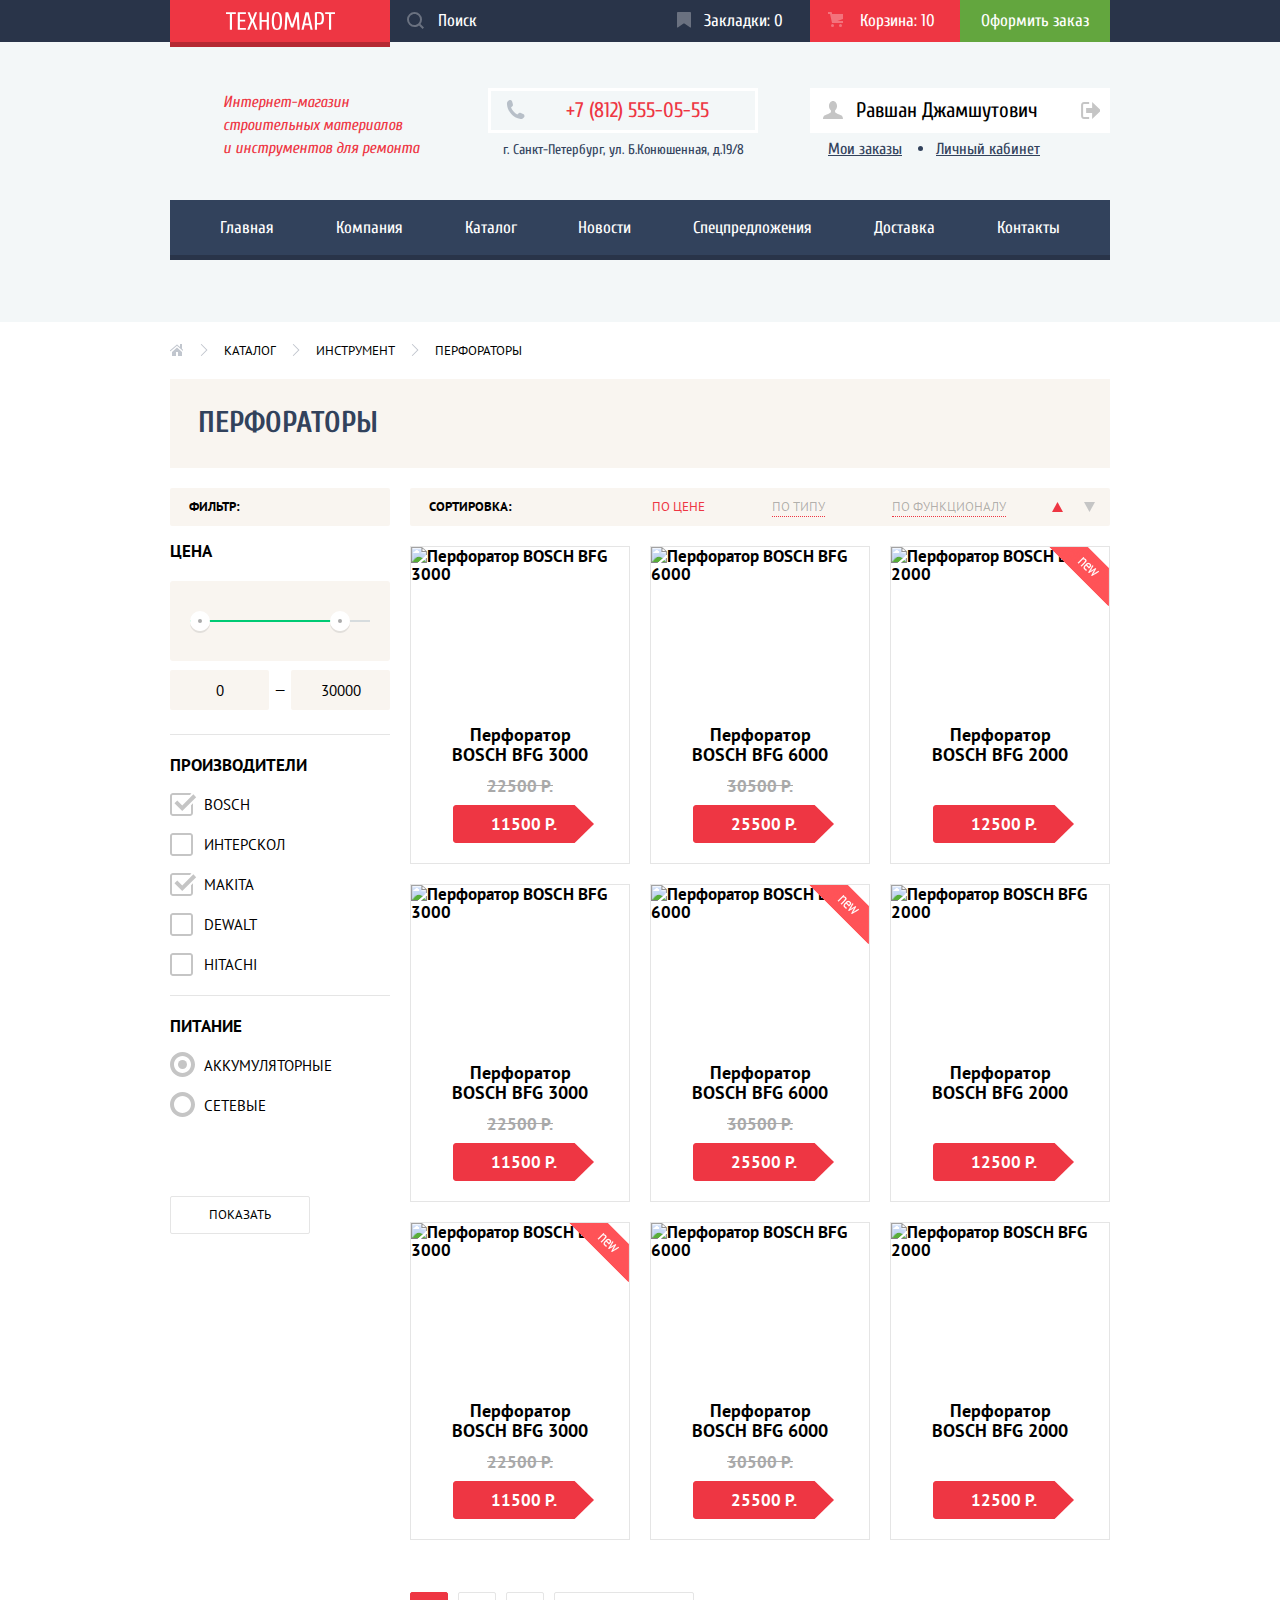
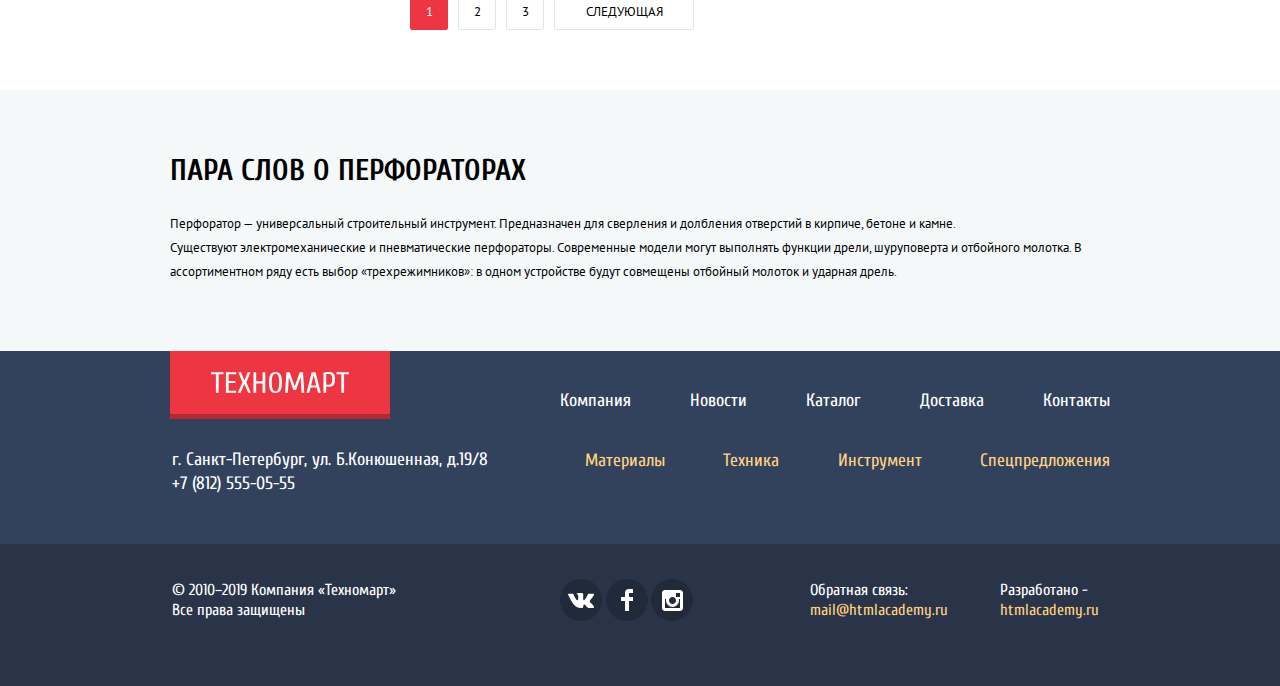
==== commit 5615290e: "Правки" ====
--- a/catalog.html
+++ b/catalog.html
@@ -3,12 +3,12 @@
 <head>
     <meta charset="utf-8">
     <title>Перфораторы - Каталог Техномарт</title>
-    <link href="https://fonts.googleapis.com/css?family=Cuprum:400,400i,700|PT+Sans&display=swap&subset=cyrillic" rel="stylesheet">
+    <link href="https://fonts.googleapis.com/css?family=Cuprum:400,400i,700%7CPT+Sans&display=swap&subset=cyrillic" rel="stylesheet">
     <link rel="stylesheet" href="css/normalize.css">
     <link rel="stylesheet" href="css/style.css">
 </head>
 <body>
-    <header class="main-header">
+    <header class="main-header optimizer">
         <div class="header-top"> 
             <div class="container">
                 <a class="logo" href="index.html">
@@ -28,7 +28,7 @@
         </div>
         <div class="header-middle">
             <div class="container">
-                <p class="header-description">Интернет-магазин строительных материалов<br> и инструментов для ремонта</p>
+                <p class="header-description">Интернет-магазин строительных материалов и&nbsp;инструментов для ремонта</p>
                 <div class="header-contacts">
                     <p class="header-phone">+7 (812) 555-05-55</p>
                     <p class="header-address">г. Санкт-Петербург, ул. Б.Конюшенная, д.19/8</p>
@@ -55,7 +55,7 @@
             </ul>
         </nav>
     </header>
-    <main>
+    <main class="optimizer">
         <div class="heading-columns">
             <div class="container">
                 <div class="page-heading">
@@ -177,7 +177,7 @@
                     <ul class="catalog-list">    
                         <li>
                             <div class="catalog-image">
-                                <img src="img/Perforator_2.jpg" alt="Перфоратор BOSCH BFG 3000" width="218" height="170">
+                                <img src="img/perforator_2.jpg" alt="Перфоратор BOSCH BFG 3000" width="218" height="170">
                             </div>
                             <div class="item-active"> <!--Это ховер -->
                                 <a href="#" class="buy">Купить</a>
@@ -189,7 +189,7 @@
                         </li>
                         <li>
                             <div class="catalog-image">
-                                <img src="img/Perforator_3.jpg" alt="Перфоратор BOSCH BFG 6000" width="218" height="170">
+                                <img src="img/perforator_3.jpg" alt="Перфоратор BOSCH BFG 6000" width="218" height="170">
                             </div>
                             <div class="item-active"> <!--Это ховер -->
                                 <a href="#" class="buy">Купить</a>
@@ -201,7 +201,7 @@
                         </li>
                         <li class="catalog-item-new">
                             <div class="catalog-image">
-                                <img src="img/Perforator_4.jpg" alt="Перфоратор BOSCH BFG 2000" width="218" height="170">
+                                <img src="img/perforator_4.jpg" alt="Перфоратор BOSCH BFG 2000" width="218" height="170">
                             </div>
                             <div class="item-active"> <!--Это ховер -->
                                 <a href="#" class="buy">Купить</a>
@@ -213,7 +213,7 @@
                         </li>
                         <li>
                             <div class="catalog-image">
-                                <img src="img/Perforator_2.jpg" alt="Перфоратор BOSCH BFG 3000" width="218" height="170">
+                                <img src="img/perforator_2.jpg" alt="Перфоратор BOSCH BFG 3000" width="218" height="170">
                             </div>
                             <div class="item-active"> <!--Это ховер -->
                                 <a href="#" class="buy">Купить</a>
@@ -225,7 +225,7 @@
                         </li>
                         <li class="catalog-item-new">
                             <div class="catalog-image">
-                                <img src="img/Perforator_3.jpg" alt="Перфоратор BOSCH BFG 6000" width="218" height="170">
+                                <img src="img/perforator_3.jpg" alt="Перфоратор BOSCH BFG 6000" width="218" height="170">
                             </div>
                             <div class="item-active"> <!--Это ховер -->
                                 <a href="#" class="buy">Купить</a>
@@ -237,7 +237,7 @@
                         </li>
                         <li>
                             <div class="catalog-image">
-                                <img src="img/Perforator_4.jpg" alt="Перфоратор BOSCH BFG 2000" width="218" height="170">
+                                <img src="img/perforator_4.jpg" alt="Перфоратор BOSCH BFG 2000" width="218" height="170">
                             </div>
                             <div class="item-active"> <!--Это ховер -->
                                 <a href="#" class="buy">Купить</a>
@@ -249,7 +249,7 @@
                         </li>
                         <li class="catalog-item-new">
                             <div class="catalog-image">
-                                <img src="img/Perforator_2.jpg" alt="Перфоратор BOSCH BFG 3000" width="218" height="170">
+                                <img src="img/perforator_2.jpg" alt="Перфоратор BOSCH BFG 3000" width="218" height="170">
                             </div>
                             <div class="item-active"> <!--Это ховер -->
                                 <a href="#" class="buy">Купить</a>
@@ -261,7 +261,7 @@
                         </li>
                         <li>
                             <div class="catalog-image">
-                                <img src="img/Perforator_3.jpg" alt="Перфоратор BOSCH BFG 6000" width="218" height="170">
+                                <img src="img/perforator_3.jpg" alt="Перфоратор BOSCH BFG 6000" width="218" height="170">
                             </div>
                             <div class="item-active"> <!--Это ховер -->
                                 <a href="#" class="buy">Купить</a>
@@ -273,7 +273,7 @@
                         </li>
                         <li>
                             <div class="catalog-image">
-                                <img src="img/Perforator_4.jpg" alt="Перфоратор BOSCH BFG 2000" width="218" height="170">
+                                <img src="img/perforator_4.jpg" alt="Перфоратор BOSCH BFG 2000" width="218" height="170">
                             </div>
                             <div class="item-active"> <!--Это ховер -->
                                 <a href="#" class="buy">Купить</a>
@@ -301,7 +301,7 @@
             </div>
         </section>
     </main>
-    <footer class="footer-general">
+    <footer class="footer-general optimizer">
         <section class="footer-top">
             <div class="container">
                 <div class="footer-top-left">
@@ -331,9 +331,8 @@
         <section class="footer-bottom">
             <div class="container">
                 <div class="copyright">
-                    <p>© 2010–2019 Компания «Техномарт» <br>
-                        Все права защищены
-                    </p>
+                    <p>© 2010–2019 Компания «Техномарт»</p>
+                    <p>Все права защищены</p>
                 </div>
                 <div class="social">
                     <ul>
@@ -343,14 +342,12 @@
                     </ul>   
                 </div>
                 <div class="write-us">
-                    <p>Обратная связь: <br>    
-                       <a href="#">mail@htmlacademy.ru</a>
-                    </p>
+                    <p>Обратная связь: </p>    
+                    <p><a href="#">mail@htmlacademy.ru</a></p>
                 </div>
                 <div class="developer">
-                    <p>Разработано - <br>
-                       <a href="https://htmlacademy.ru/intensive/htmlcss">htmlacademy.ru</a>
-                    </p>
+                    <p>Разработано - </p>
+                    <p><a href="https://htmlacademy.ru/intensive/htmlcss">htmlacademy.ru</a></p>
                 </div>
             </div>
         </section>
--- a/css/style.css
+++ b/css/style.css
@@ -85,7 +85,6 @@
   background-color: #ee3643;
   -webkit-box-shadow: 0 5px #b52933;
           box-shadow: 0 5px #b52933;
-
 }
 
 .logo:hover,
@@ -119,7 +118,7 @@
 
 .search input {
   padding-left: 48px;
-  background-color: inherit;
+  background-color: #293449;
   color: inherit;
   border: none;
   
@@ -142,6 +141,7 @@
   
   background-image: url("../img/icon-search.svg");
   opacity: 0.3;
+  z-index: 2;
 }
 
 .search input:hover {
@@ -157,9 +157,13 @@
   color: #000000;
 }
 
-.search:focus-within::before {
+.search input:focus {
   background-image: url("../img/icon-search-active.svg");
+  background-size: 17px 17px;
+  background-position: 17px 12px;
+  background-repeat: no-repeat;
   opacity: 1;
+  z-index: 2;
 }
 
 .search input::-webkit-input-placeholder {
@@ -391,6 +395,10 @@
 
 /*---Нижняя плашка---*/
 
+.main-navigation{
+  margin-top: 38px; 
+}
+
 .site-navigation {
   display: -webkit-box;
   display: -ms-flexbox;
@@ -399,7 +407,7 @@
           box-sizing: border-box;
   width: 940px;
   min-height: 55px;
-  margin: 38px auto 58px;
+  margin: 0 auto;
   padding: 0 20px;
   -webkit-box-pack: justify;
       -ms-flex-pack: justify;
@@ -1077,8 +1085,15 @@
   -webkit-box-sizing: border-box;
           box-sizing: border-box;
   width: 220px;
-  min-height: 145px;
+  min-height: 143px;
   border: 1px solid #e5e5e5;
+}
+
+.brand-cards a::after {
+/*костыль для эксплорера, ровняет флекс, добавляет+2px по высоте*/
+content: "";
+min-height: inherit;
+font-size: 0;
 }
 
 .brand-cards a:hover,
@@ -1097,8 +1112,8 @@
 
 .services {
   background-color: #f4f8f9;
-  margin: 0 auto 50px;
-  padding-top: 38px;
+  margin: 0 auto 54px;
+  padding-top: 40px;
 }
 
 .services .container {
@@ -1117,21 +1132,25 @@
 }
 
 .services h3 {
-  margin: 0 0 27px;
+  margin: 2px 0 24px;
   font-size: 36px;
   line-height: 36px;
   color: #32425c;
   text-transform: uppercase;
 }
 
+.service-description {
+  width: 400px;
+  margin-bottom: 23px;
+}
+
 .services p {
   font-family: "PT Sans", Arial, sans-serif;
-  margin-bottom: 23px;
 }
 
 .service-info p {
   max-width: 380px;
-  margin-bottom: 22px;
+  margin: 0;
 }
 
 .service-aside {
@@ -1166,8 +1185,8 @@
   display: block;
   -webkit-box-sizing: border-box;
           box-sizing: border-box;
-  padding-top: 15px;
-  padding-left: 23px;
+  padding-top: 14px;
+  padding-left: 22px;
   margin-bottom: 2px;
   width: 240px;
   height: 60px;
@@ -1209,7 +1228,8 @@
   -webkit-box-sizing: border-box;
           box-sizing: border-box;
   width: 700px;
-  padding-top: 46px;
+  min-height: 331px;
+  padding-top: 43px;
   padding-left: 80px;
 }
 
@@ -1241,6 +1261,7 @@
 }
 
 .credit .red-button {
+  margin-top: 30px;
   width: 195px;
 }
 
@@ -1298,6 +1319,10 @@
 .contacts p {
   font-family: "PT Sans", Arial, sans-serif;
   margin-bottom: 25px;
+}
+
+.contacts p {
+  width: 180px;
 }
 
 .map-small {
@@ -1451,10 +1476,14 @@
   display: -webkit-box;
   display: -ms-flexbox;
   display: flex;
-  min-height: 38px;
+  -webkit-box-align: center;
+      -ms-flex-align: center;
+          align-items: center;
+  height: 38px;
   background-color: #f9f5f0;
   border-radius: 2px;
   margin-bottom: 20px;
+
 }
 
 /*---Формы каталога---*/
@@ -1479,8 +1508,11 @@
   font-size: 13px;
   line-height: 18px;
   margin: 0;
+  padding-left: 19px;
+}
+
+.filter h2 {
   padding-top: 10px;
-  padding-left: 19px;
 }
 
 .filter-header {
@@ -1631,13 +1663,13 @@
   position: absolute;
   left: -34px;
   top: -2px;
-
-  width: 23px;
-  height: 23px;
+  background-repeat: no-repeat;
 }
 
 .checkbox-switch::before {
   background-image: url("../img/checkbox-off.svg");
+  width: 27px;
+  height: 23px;
 }
 
 .radio-switch::before {
@@ -1697,6 +1729,7 @@
 
 .sorting-type a {
   display: block;
+  
   padding-right: 0px;
   color: rgba(0, 0, 0, 0.3);
   border-bottom: 1px dotted #ee3643;
@@ -1882,6 +1915,20 @@
 .footer-top-right ul:last-child {
   padding-left: 25px;
 }
+
+.footer-list-1 {
+  margin-bottom: 15px;
+}
+
+.footer-list-2 {
+  margin-top: 15px;
+}
+
+.footer-list-2 a,
+.write-us a,
+.developer a {
+  color: #ffd180;
+} 
 
 .footer-bottom {
   background-color: #293449;
@@ -1955,11 +2002,6 @@
   width: 112px;
 }
 
-.footer-list-2 a,
-.write-us a,
-.developer a {
-  color: #ffd180;
-} 
 
 /*----Попапы----*/
 
@@ -2106,4 +2148,9 @@
   width: 1px;
   height: 1px;
   margin: -1px;
-}+}
+
+.optimizer {
+  /*устраняет обрезку фона при сжатии браузера*/
+  min-width: 960px;
+} 
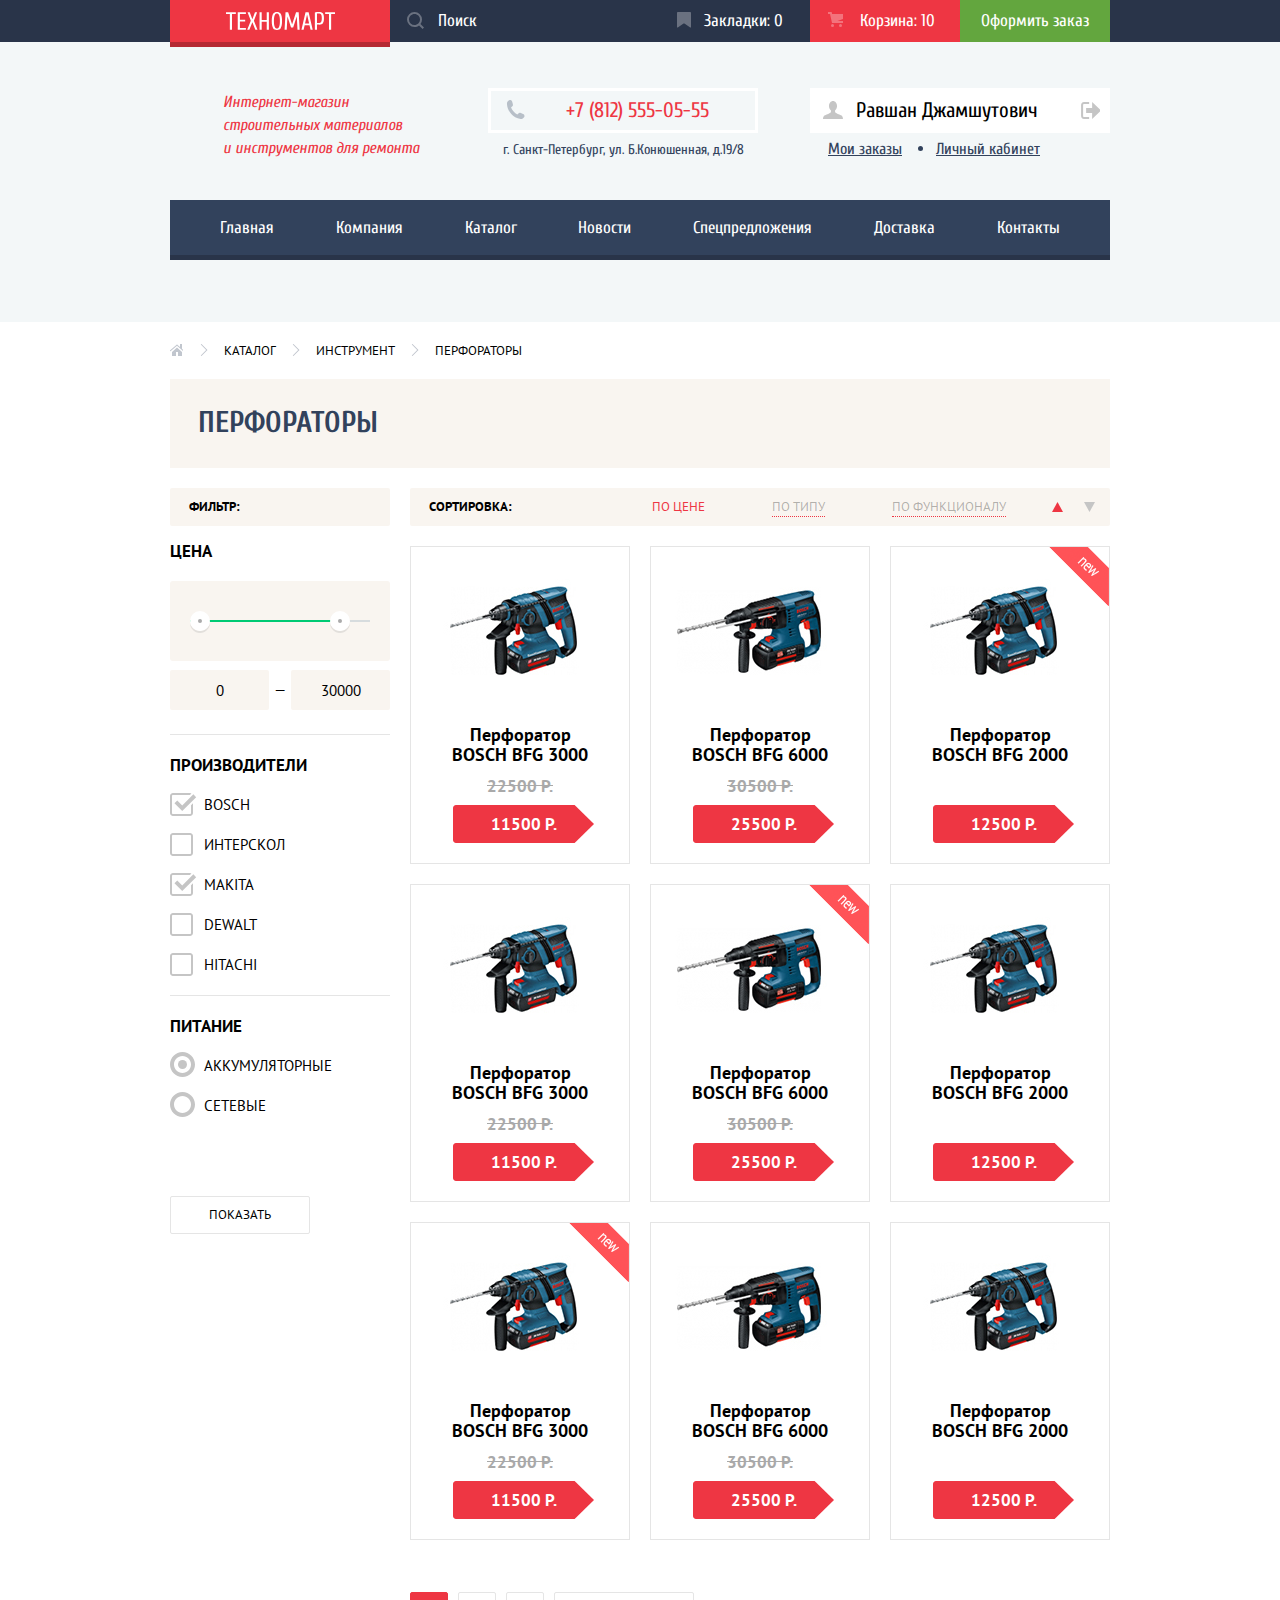
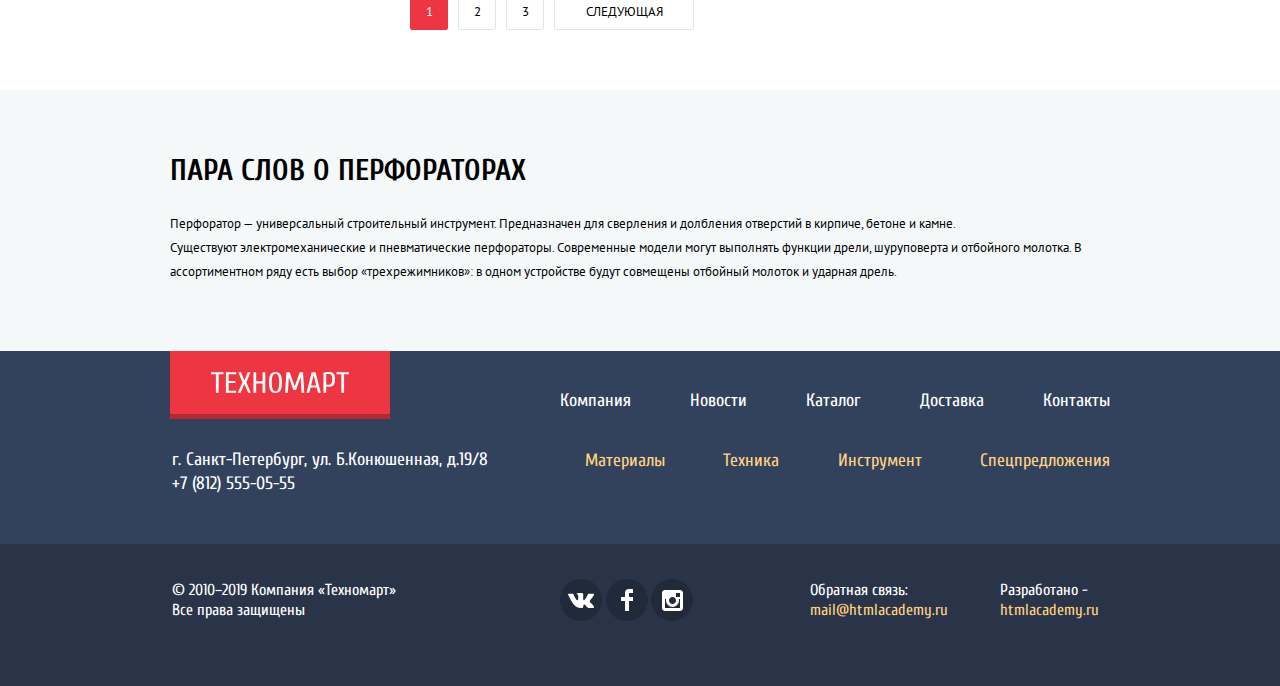
==== commit 15f685fd: "правки" ====
--- a/catalog.html
+++ b/catalog.html
@@ -177,7 +177,7 @@
                     <ul class="catalog-list">    
                         <li>
                             <div class="catalog-image">
-                                <img src="img/perforator_2.jpg" alt="Перфоратор BOSCH BFG 3000" width="218" height="170">
+                                <img src="img/items/perforator_2.jpg" alt="Перфоратор BOSCH BFG 3000" width="218" height="170">
                             </div>
                             <div class="item-active"> <!--Это ховер -->
                                 <a href="#" class="buy">Купить</a>
@@ -189,7 +189,7 @@
                         </li>
                         <li>
                             <div class="catalog-image">
-                                <img src="img/perforator_3.jpg" alt="Перфоратор BOSCH BFG 6000" width="218" height="170">
+                                <img src="img/items/perforator_3.jpg" alt="Перфоратор BOSCH BFG 6000" width="218" height="170">
                             </div>
                             <div class="item-active"> <!--Это ховер -->
                                 <a href="#" class="buy">Купить</a>
@@ -201,7 +201,7 @@
                         </li>
                         <li class="catalog-item-new">
                             <div class="catalog-image">
-                                <img src="img/perforator_4.jpg" alt="Перфоратор BOSCH BFG 2000" width="218" height="170">
+                                <img src="img/items/perforator_4.jpg" alt="Перфоратор BOSCH BFG 2000" width="218" height="170">
                             </div>
                             <div class="item-active"> <!--Это ховер -->
                                 <a href="#" class="buy">Купить</a>
@@ -213,7 +213,7 @@
                         </li>
                         <li>
                             <div class="catalog-image">
-                                <img src="img/perforator_2.jpg" alt="Перфоратор BOSCH BFG 3000" width="218" height="170">
+                                <img src="img/items/perforator_2.jpg" alt="Перфоратор BOSCH BFG 3000" width="218" height="170">
                             </div>
                             <div class="item-active"> <!--Это ховер -->
                                 <a href="#" class="buy">Купить</a>
@@ -225,7 +225,7 @@
                         </li>
                         <li class="catalog-item-new">
                             <div class="catalog-image">
-                                <img src="img/perforator_3.jpg" alt="Перфоратор BOSCH BFG 6000" width="218" height="170">
+                                <img src="img/items/perforator_3.jpg" alt="Перфоратор BOSCH BFG 6000" width="218" height="170">
                             </div>
                             <div class="item-active"> <!--Это ховер -->
                                 <a href="#" class="buy">Купить</a>
@@ -237,7 +237,7 @@
                         </li>
                         <li>
                             <div class="catalog-image">
-                                <img src="img/perforator_4.jpg" alt="Перфоратор BOSCH BFG 2000" width="218" height="170">
+                                <img src="img/items/perforator_4.jpg" alt="Перфоратор BOSCH BFG 2000" width="218" height="170">
                             </div>
                             <div class="item-active"> <!--Это ховер -->
                                 <a href="#" class="buy">Купить</a>
@@ -249,7 +249,7 @@
                         </li>
                         <li class="catalog-item-new">
                             <div class="catalog-image">
-                                <img src="img/perforator_2.jpg" alt="Перфоратор BOSCH BFG 3000" width="218" height="170">
+                                <img src="img/items/perforator_2.jpg" alt="Перфоратор BOSCH BFG 3000" width="218" height="170">
                             </div>
                             <div class="item-active"> <!--Это ховер -->
                                 <a href="#" class="buy">Купить</a>
@@ -261,7 +261,7 @@
                         </li>
                         <li>
                             <div class="catalog-image">
-                                <img src="img/perforator_3.jpg" alt="Перфоратор BOSCH BFG 6000" width="218" height="170">
+                                <img src="img/items/perforator_3.jpg" alt="Перфоратор BOSCH BFG 6000" width="218" height="170">
                             </div>
                             <div class="item-active"> <!--Это ховер -->
                                 <a href="#" class="buy">Купить</a>
@@ -273,7 +273,7 @@
                         </li>
                         <li>
                             <div class="catalog-image">
-                                <img src="img/perforator_4.jpg" alt="Перфоратор BOSCH BFG 2000" width="218" height="170">
+                                <img src="img/items/perforator_4.jpg" alt="Перфоратор BOSCH BFG 2000" width="218" height="170">
                             </div>
                             <div class="item-active"> <!--Это ховер -->
                                 <a href="#" class="buy">Купить</a>
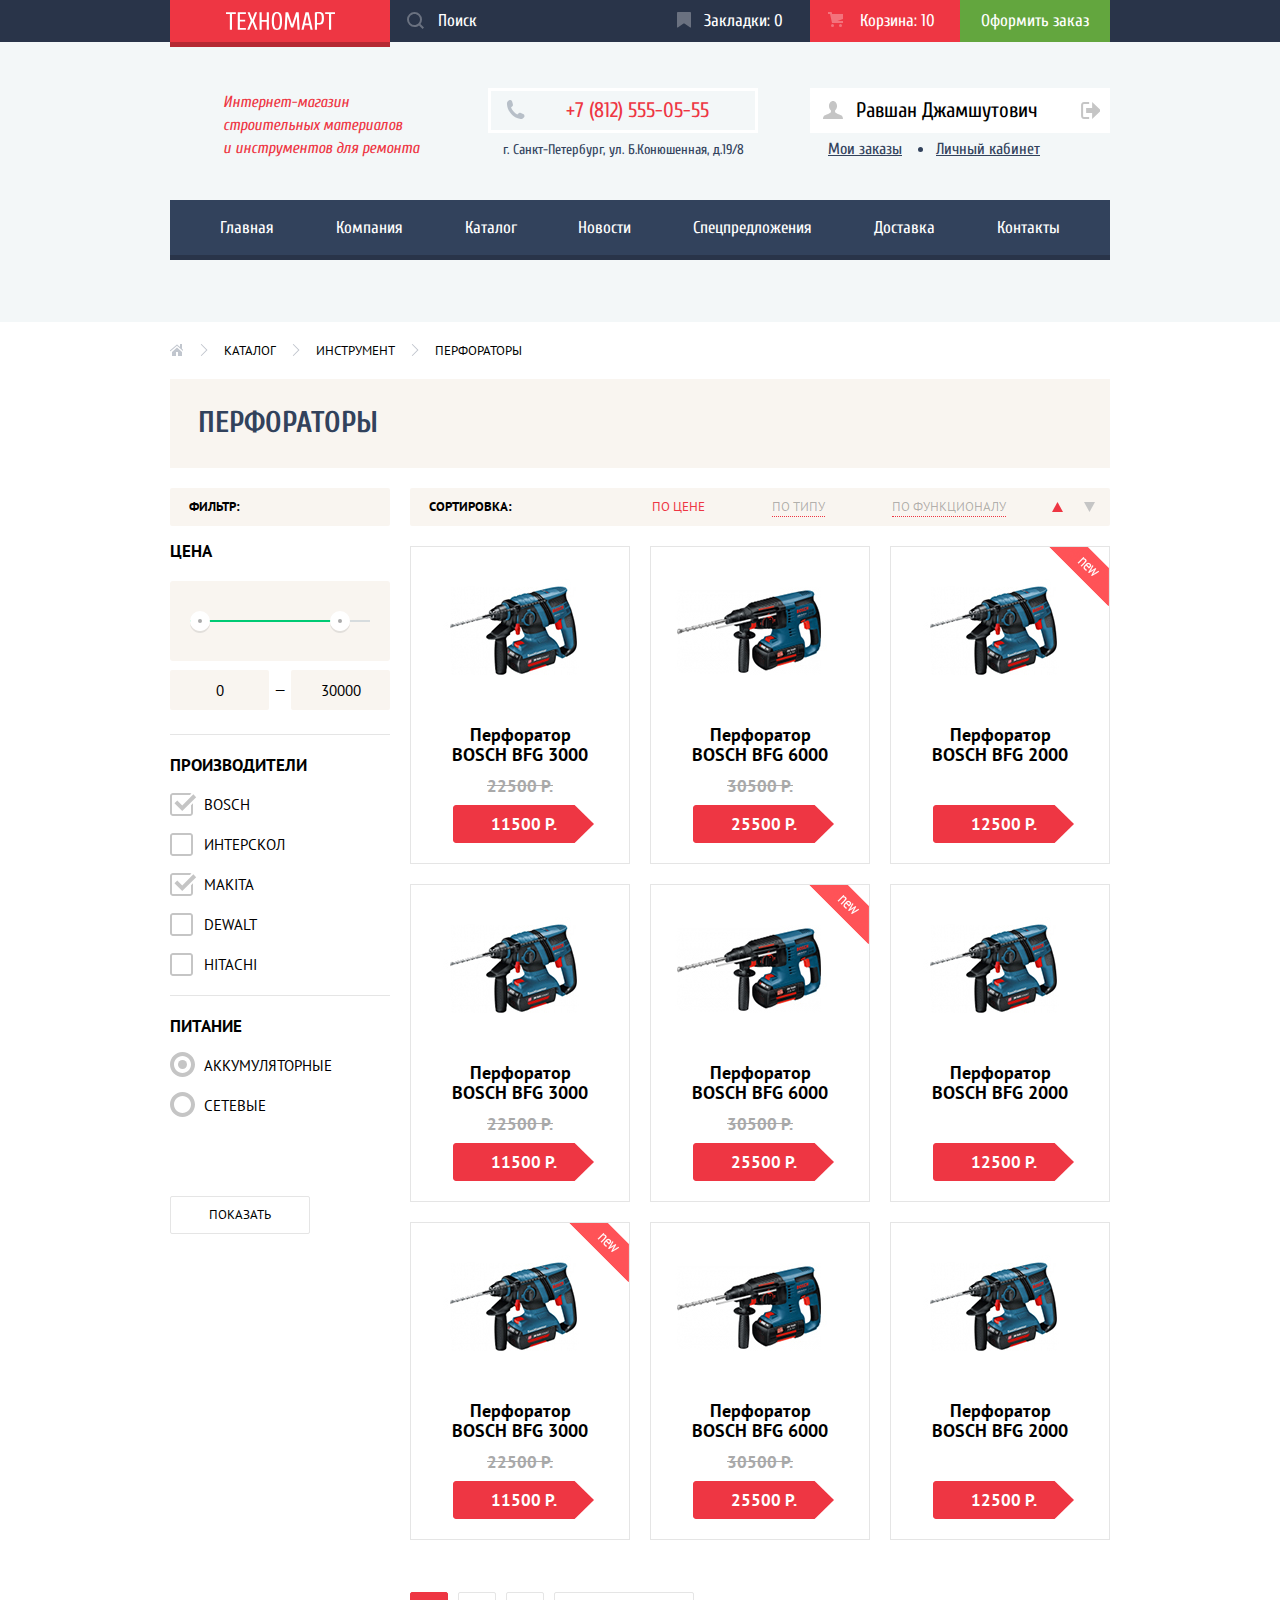
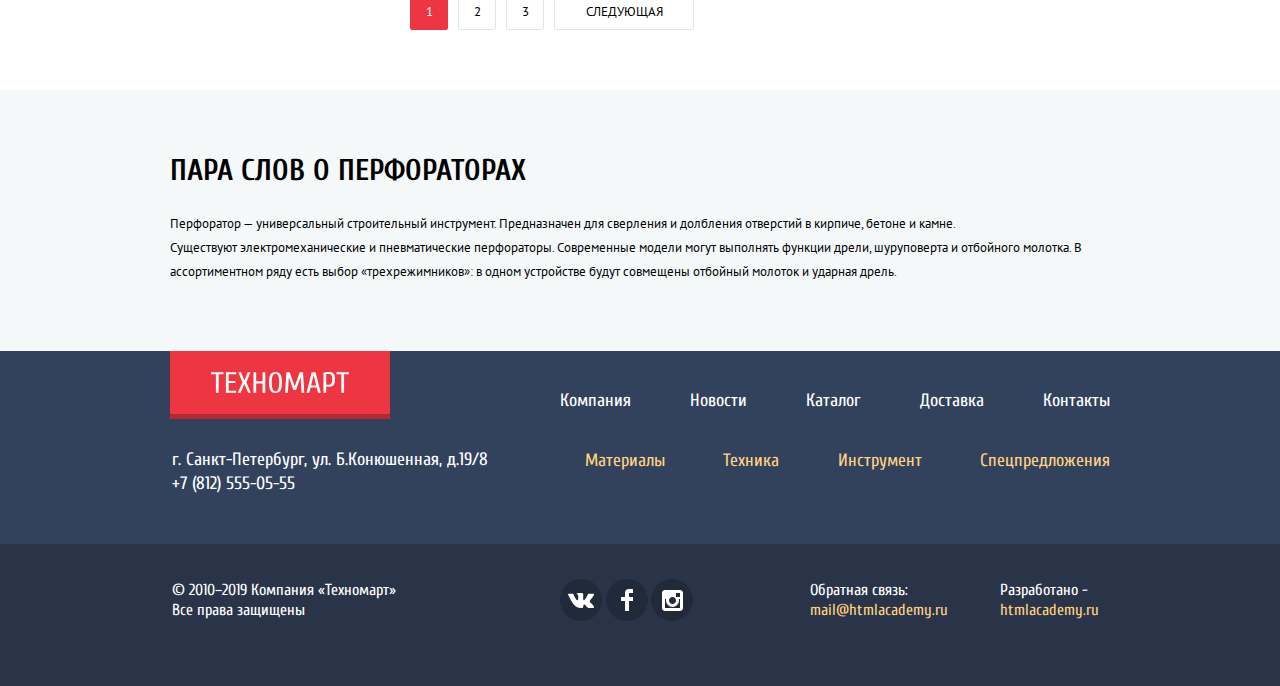
==== commit e0de31ed: "Окончательные" ====
--- a/catalog.html
+++ b/catalog.html
@@ -30,7 +30,9 @@
             <div class="container">
                 <p class="header-description">Интернет-магазин строительных материалов и&nbsp;инструментов для ремонта</p>
                 <div class="header-contacts">
-                    <p class="header-phone">+7 (812) 555-05-55</p>
+                    <p class="header-phone">
+                        <a href="tel:+78125550555">+7 (812) 555-05-55</a>
+                    </p>
                     <p class="header-address">г. Санкт-Петербург, ул. Б.Конюшенная, д.19/8</p>
                 </div>
                 <div class="user-navigation-logged">
@@ -309,7 +311,9 @@
                         <img src="img/logo-technomart.svg" alt="Логотип компании Техномарт" width="138" height="23">   
                     </a>
                     <p>г. Санкт-Петербург, ул. Б.Конюшенная, д.19/8</p>
-                    <p>+7 (812) 555-05-55</p>
+                    <p>
+                        <a href="tel:+78125550555">+7 (812) 555-05-55</a>
+                    </p>
                 </div>
                 <div class="footer-top-right">
                     <ul class="footer-list-1">
@@ -366,5 +370,6 @@
         </div>
         <button class="modal-close" type="button"><span class="visually-hidden">Закрыть</span></button>  
     </section>
+    <script src="js/to-cart-minified.js"></script>  
 </body>
 </html>
--- a/css/style.css
+++ b/css/style.css
@@ -322,6 +322,10 @@
   border: 3px solid #ffffff;
 }
 
+.header-phone a {
+  color: #ee3643;  
+}
+
 .header-phone::before {
   content: "";
   
@@ -383,7 +387,7 @@
 
 .circle {
   display: inline-block;
-
+  vertical-align: middle;
   width: 5px;
   height: 5px;
   margin-left: 13px;
@@ -758,6 +762,7 @@
   display: inline-block;
   -webkit-box-sizing: border-box;
           box-sizing: border-box;
+  vertical-align: middle; 
   height: 12px;
   width: 12px;
   padding: 0;
@@ -2017,6 +2022,7 @@
 
   font-size: 18px;
   line-height: 18px;
+  z-index: 4;
 }
 
 .modal:not(.modal-map) {
@@ -2040,6 +2046,22 @@
   height: 446px;
   margin-top: -223px;
   margin-left: -470px;
+}
+
+.modal-map iframe {
+  position: absolute;
+  z-index: 2;
+
+  border: none;
+}
+
+.modal-map a {
+  position: absolute;
+  top: 0;
+  left: 0;
+  z-index: 1;
+
+  margin: 0;
 }
 
 .modal-cart-adding {
@@ -2102,18 +2124,20 @@
   background-image: url("../img/icon-close.svg");
 
   cursor: pointer;
+  z-index: 3;
 }
 
 .modal-columns-cart {
   display: -webkit-box;
   display: -ms-flexbox;
   display: flex;
-  -ms-flex-line-pack: center;
-      align-content: center;
+  -webkit-box-align: center;
+      -ms-flex-align: center;
+          align-items: center;
   -ms-flex-wrap: wrap;
       flex-wrap: wrap;
 
-  min-height: 163px;
+  height: 163px;
 }
 
 .modal-columns-cart p {
@@ -2140,6 +2164,54 @@
   background-color: #ffffff;
 }
 
+/*Стили для оживления модальных окон*/
+
+.modal-show {
+  display: block;
+
+  animation: bounce 0.6s;
+}
+
+.modal-error {
+  animation: shake 0.6s;
+}
+
+@keyframes bounce {
+  0% {
+    transform: translateY(-1000px);
+  }
+
+  60% {
+    transform: translateY(30px);
+  }
+
+  100% {
+    transform: translateY(0);
+  }
+}
+
+@keyframes shake {
+  0%,
+  100% {
+    transform: translateX(0);
+  }
+
+  10%,
+  30%,
+  50%,
+  70%,
+  90% {
+    transform: translateX(7px);
+  }
+
+  20%,
+  40%,
+  60%,
+  80% {
+    transform: translateX(-7px);
+  }
+}
+
 /*----Вспомогательные стили---*/
 
 .visually-hidden {
